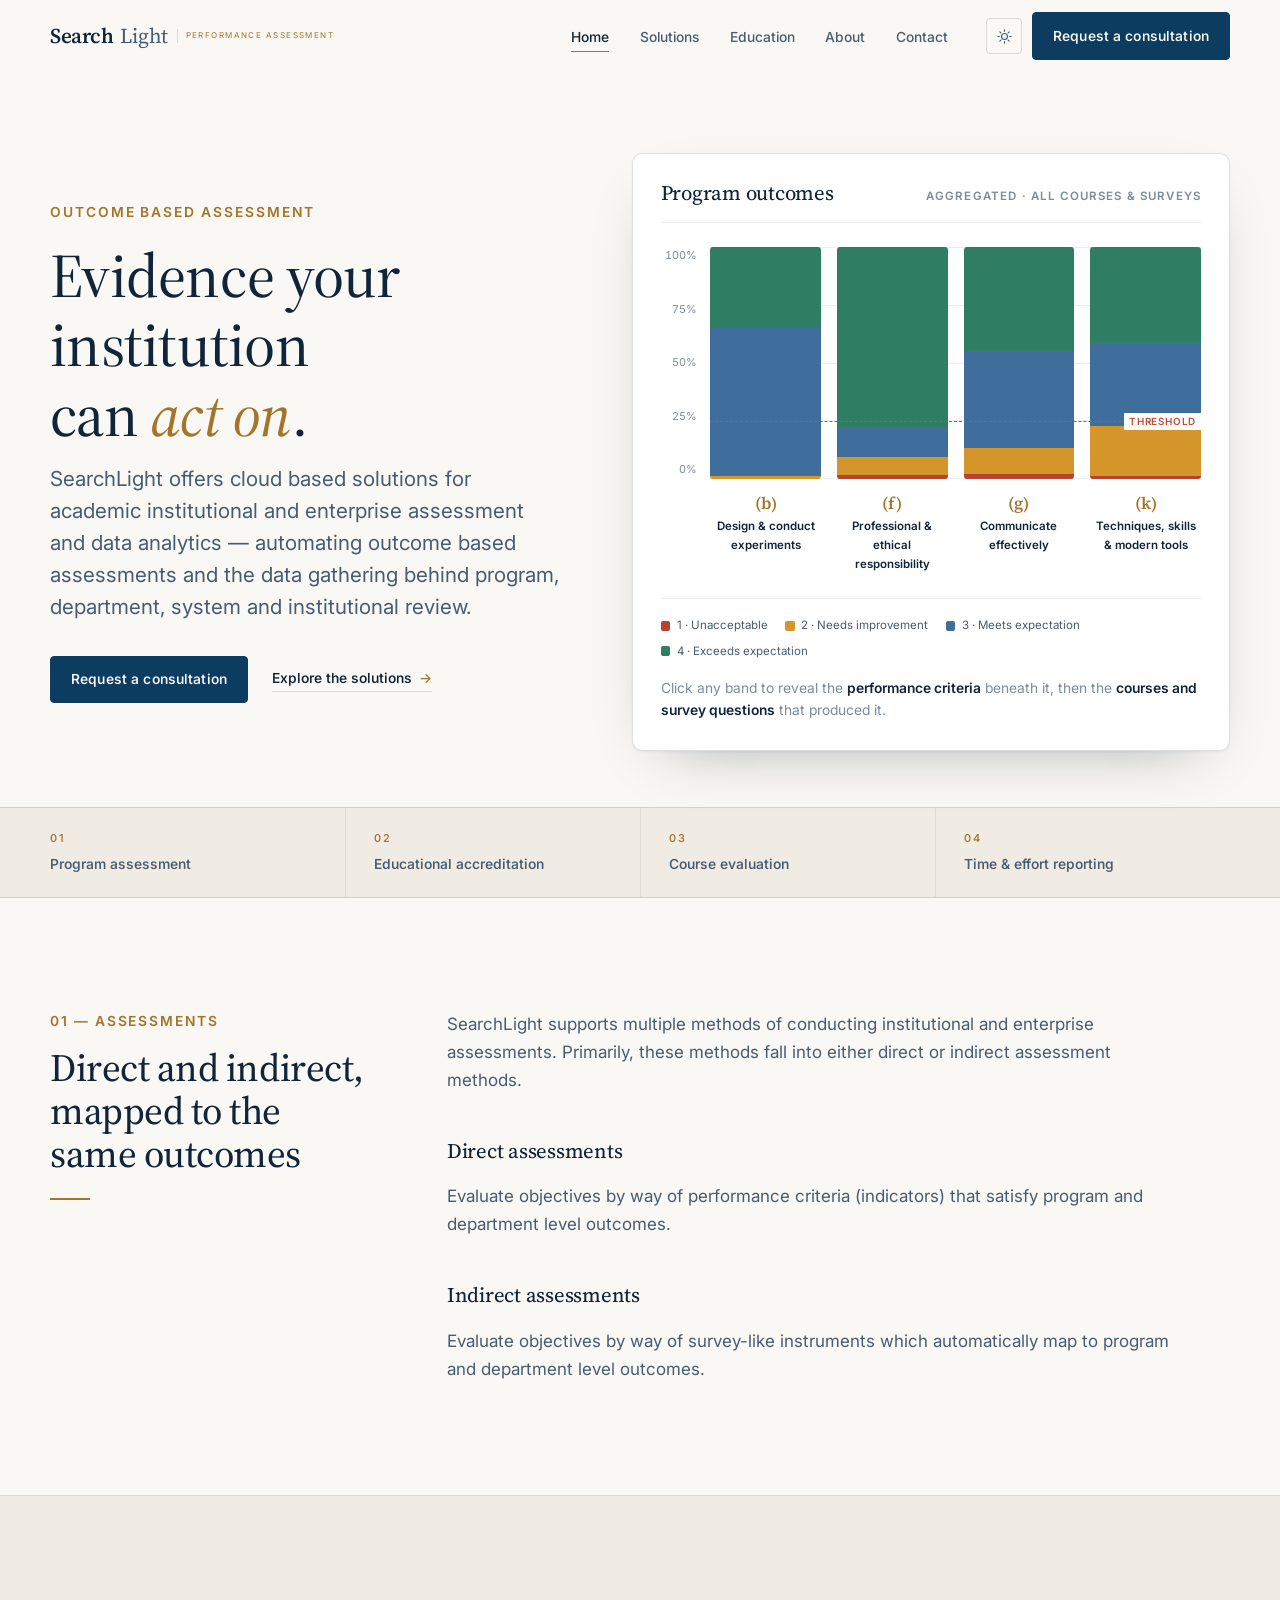
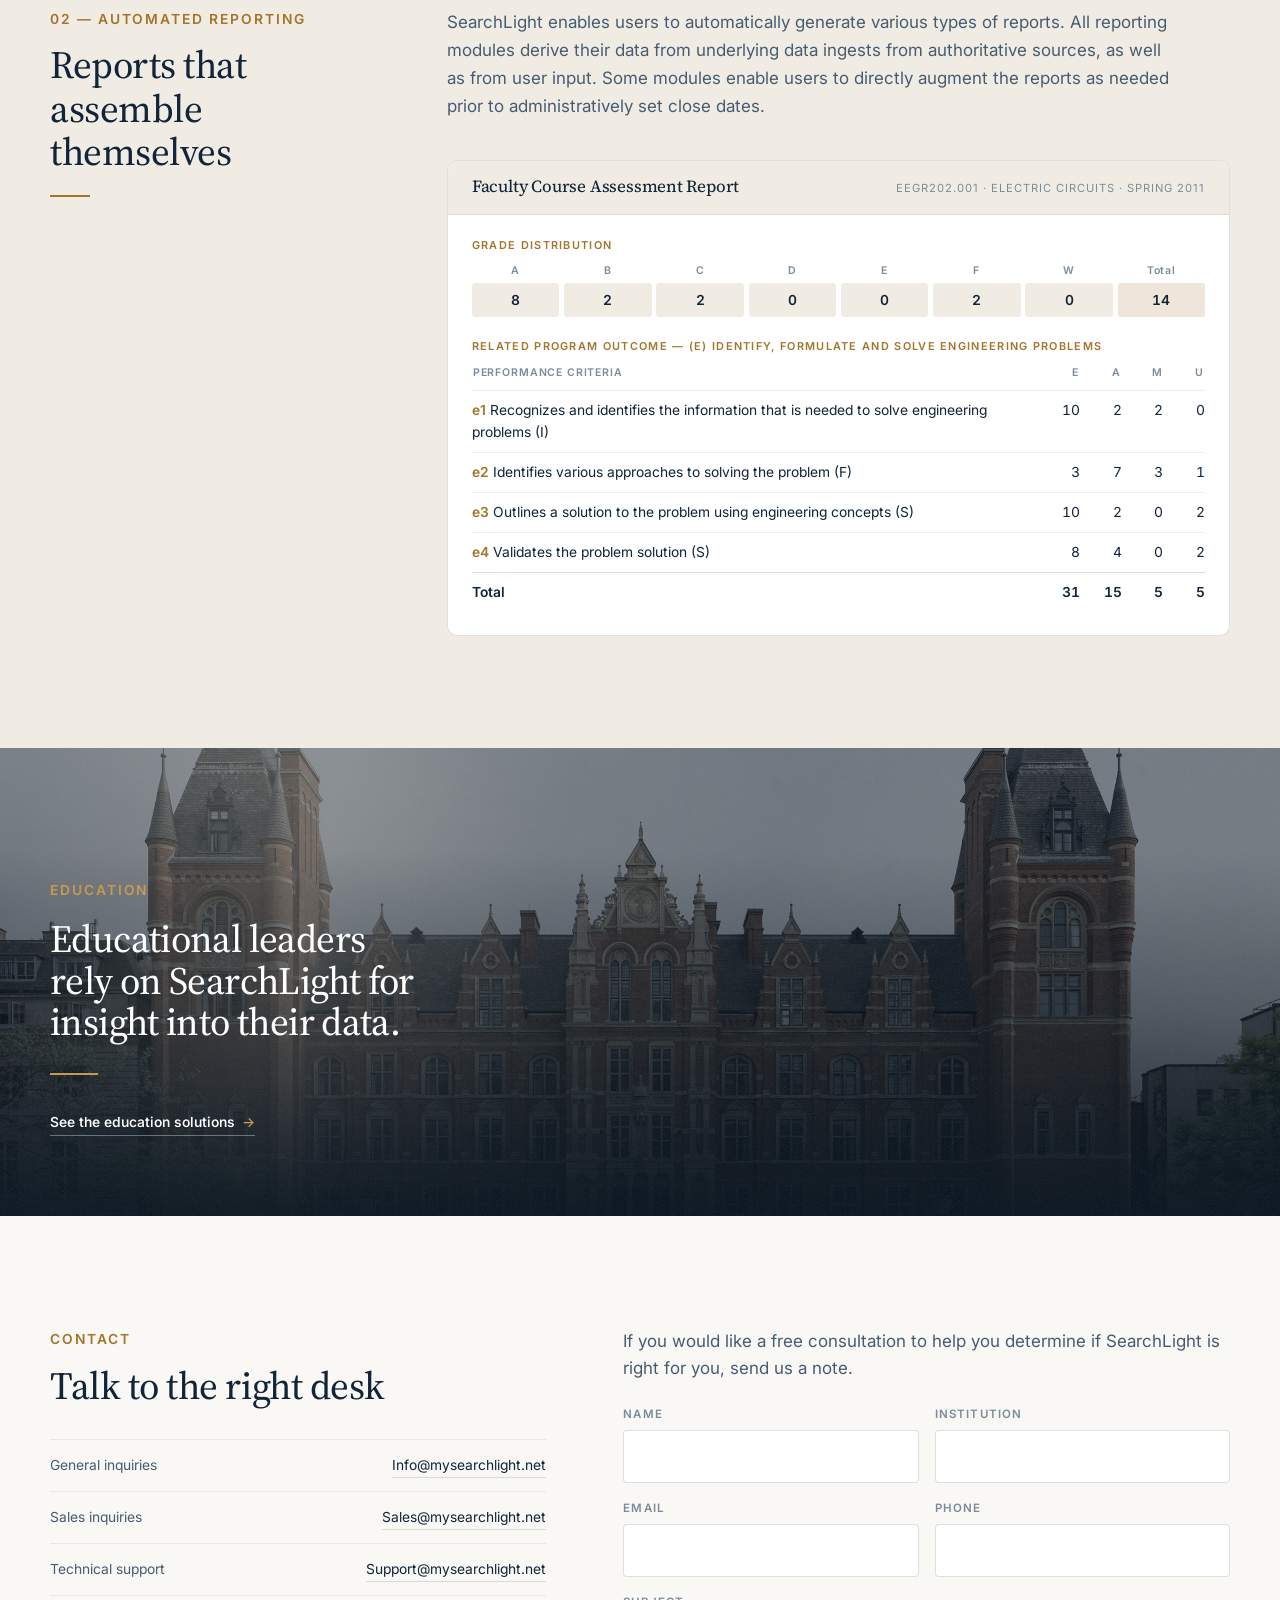
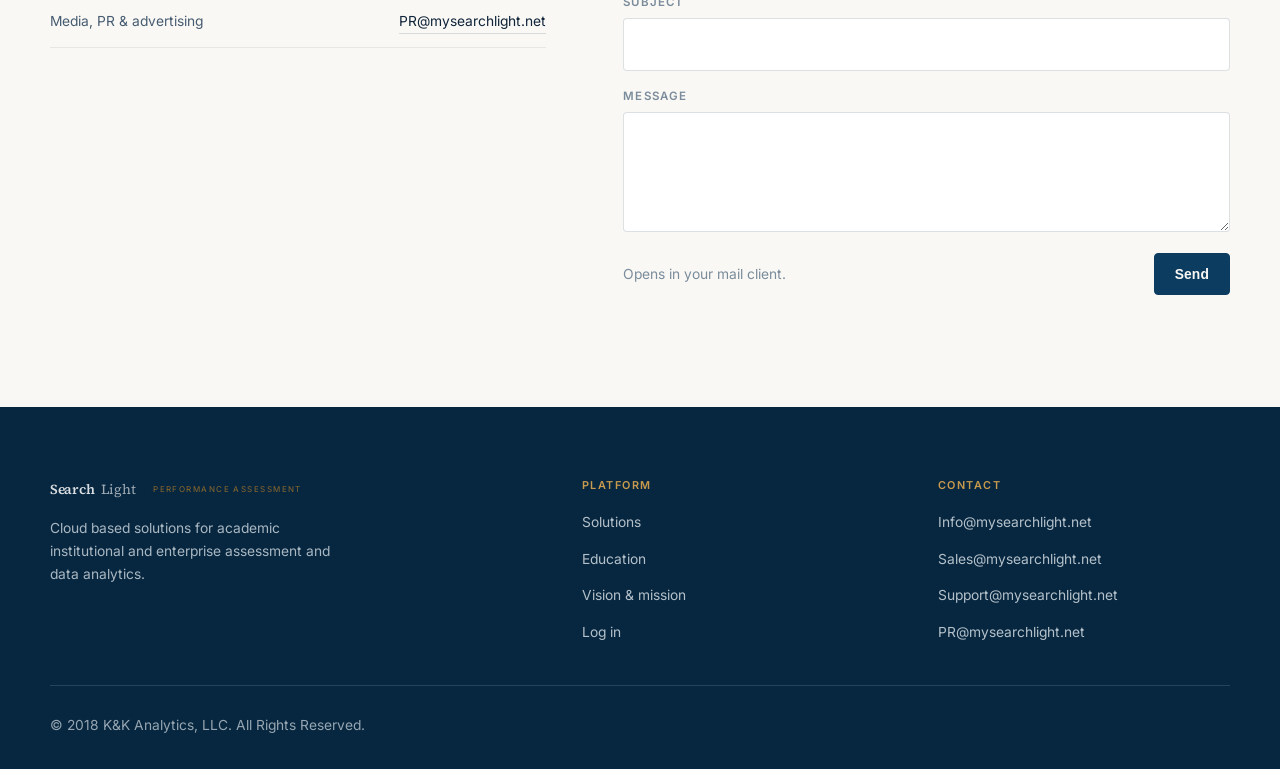
==== prototype/index.html @ c84ad628 "Add an evidence-first prototype home page A survey of the sector found that none of the comparable v" ====
<!doctype html>
<html lang="en">
<head>
<meta charset="utf-8">
<meta name="viewport" content="width=device-width, initial-scale=1">
<title>Evidence-first prototype — SearchLight</title>
<meta name="description" content="Prototype: the product's own performance review as the hero.">
<link rel="icon" href="../assets/img/logo.png">
<link rel="preconnect" href="https://fonts.googleapis.com">
<link rel="preconnect" href="https://fonts.gstatic.com" crossorigin>
<link rel="stylesheet" href="https://fonts.googleapis.com/css2?family=Inter:opsz,wght@14..32,400..700&family=Source+Serif+4:opsz,wght@8..60,400..600&display=swap">
<link rel="stylesheet" href="../redesign/assets/css/site.css">
<link rel="stylesheet" href="assets/css/prototype.css">
<script>
  try {
    var t = localStorage.getItem('sl-theme');
    if (t === 'light' || t === 'dark') document.documentElement.setAttribute('data-theme', t);
  } catch (e) {}
</script>
</head>
<body>
<a class="skip" href="#main">Skip to content</a>

<header class="site-head">
  <div class="shell site-head__bar">
    <a class="wordmark" href="index.html"><b>Search</b><span>Light</span><i>Performance Assessment</i></a>
    <nav class="nav" id="nav" aria-label="Primary">
      <ul>
        <li><a href="index.html" aria-current="page">Home</a></li>
        <li><a href="../redesign/solutions.html">Solutions</a></li>
        <li><a href="../redesign/education.html">Education</a></li>
        <li><a href="../redesign/about.html">About</a></li>
        <li><a href="#contact">Contact</a></li>
        <li class="nav__cta"><a href="#contact">Request a consultation</a></li>
      </ul>
    </nav>
    <div class="head-tools">
      <button class="theme-toggle" type="button" aria-label="Switch theme">
        <svg class="i-sun" viewBox="0 0 24 24" fill="none" stroke="currentColor" stroke-width="1.6" stroke-linecap="round" aria-hidden="true"><circle cx="12" cy="12" r="4.2"/><path d="M12 2.6v2.1M12 19.3v2.1M21.4 12h-2.1M4.7 12H2.6M18.6 5.4l-1.5 1.5M6.9 17.1l-1.5 1.5M18.6 18.6l-1.5-1.5M6.9 6.9 5.4 5.4"/></svg>
        <svg class="i-moon" viewBox="0 0 24 24" fill="none" stroke="currentColor" stroke-width="1.6" stroke-linecap="round" stroke-linejoin="round" aria-hidden="true"><path d="M20 14.2A8.2 8.2 0 0 1 9.8 4a8.2 8.2 0 1 0 10.2 10.2Z"/></svg>
      </button>
      <a class="btn btn--solid" href="#contact">Request a consultation</a>
      <button class="burger" type="button" aria-expanded="false" aria-controls="nav" aria-label="Menu">
        <svg viewBox="0 0 24 24" fill="none" stroke="currentColor" stroke-width="1.7" stroke-linecap="round" aria-hidden="true"><path d="M4 7h16M4 12h16M4 17h16"/></svg>
      </button>
    </div>
  </div>
</header>

<main id="main">

  <section class="evidence-hero">
    <div class="shell evidence-hero__grid">
      <div>
        <p class="eyebrow">Outcome based assessment</p>
        <h1>Evidence your institution can <em>act on</em>.</h1>
        <p class="lead">SearchLight offers cloud based solutions for academic institutional and enterprise
          assessment and data analytics — automating outcome based assessments and the data gathering behind
          program, department, system and institutional review.</p>
        <div class="evidence-hero__actions">
          <a class="btn btn--solid" href="#contact">Request a consultation</a>
          <a class="arrow-link" href="../redesign/solutions.html">Explore the solutions</a>
        </div>
      </div>
      <figure class="perf">
        <figcaption class="perf__head">
          <h2>Program outcomes</h2>
          <span class="perf__scope">Aggregated · all courses &amp; surveys</span>
        </figcaption>

        <div class="perf__plot">
          <div class="perf__scale" aria-hidden="true">
            <span>100%</span><span>75%</span><span>50%</span><span>25%</span><span>0%</span>
          </div>
          <div class="perf__area">
            <div class="perf__rules" aria-hidden="true">
              <span></span><span></span><span></span><span></span><span></span>
            </div>
            <div class="perf__cols">
          <div class="perf__col">
            <div class="perf__stack" title="(b) an ability to design and conduct experiments as well as analyze and interpret results">
              <span class="s4" style="--h:34.72"></span>
              <span class="s3" style="--h:63.89"></span>
              <span class="s2" style="--h:1.39"></span>
              <span class="s1" style="--h:0.0"></span>
            </div>
            <span class="perf__key"><b>(b)</b><i>Design &amp; conduct experiments</i></span>
          </div>
          <div class="perf__col">
            <div class="perf__stack" title="(f) an understanding of professional and ethical responsibility">
              <span class="s4" style="--h:77.6"></span>
              <span class="s3" style="--h:13.11"></span>
              <span class="s2" style="--h:7.65"></span>
              <span class="s1" style="--h:1.64"></span>
            </div>
            <span class="perf__key"><b>(f)</b><i>Professional &amp; ethical responsibility</i></span>
          </div>
          <div class="perf__col">
            <div class="perf__stack" title="(g) an ability to communicate effectively through oral and written communications">
              <span class="s4" style="--h:44.81"></span>
              <span class="s3" style="--h:41.72"></span>
              <span class="s2" style="--h:11.2"></span>
              <span class="s1" style="--h:2.27"></span>
            </div>
            <span class="perf__key"><b>(g)</b><i>Communicate effectively</i></span>
          </div>
          <div class="perf__col">
            <div class="perf__stack" title="(k) an ability to use the techniques, skills, and modern engineering tools necessary for engineering practice">
              <span class="s4" style="--h:41.24"></span>
              <span class="s3" style="--h:35.94"></span>
              <span class="s2" style="--h:21.35"></span>
              <span class="s1" style="--h:1.47"></span>
            </div>
            <span class="perf__key"><b>(k)</b><i>Techniques, skills &amp; modern tools</i></span>
          </div>
            </div>
            <div class="perf__threshold" aria-hidden="true"><span>Threshold</span></div>
          </div>
        </div>

        <ul class="perf__legend">
          <li><i class="l1"></i>1 · Unacceptable</li>
          <li><i class="l2"></i>2 · Needs improvement</li>
          <li><i class="l3"></i>3 · Meets expectation</li>
          <li><i class="l4"></i>4 · Exceeds expectation</li>
        </ul>

        <p class="perf__foot">Click any band to reveal the <b>performance criteria</b> beneath it, then the
          <b>courses and survey questions</b> that produced it.</p>

        <table class="visually-hidden">
          <caption>Program outcome assessment counts by level</caption>
          <thead><tr><th>Program outcome</th><th>Unacceptable</th><th>Needs improvement</th><th>Meets expectation</th><th>Exceeds expectation</th></tr></thead>
          <tbody>
                        <tr><th scope="row">(b) an ability to design and conduct experiments as well as analyze and interpret results</th><td>0</td><td>1</td><td>46</td><td>25</td></tr>
            <tr><th scope="row">(f) an understanding of professional and ethical responsibility</th><td>3</td><td>14</td><td>24</td><td>142</td></tr>
            <tr><th scope="row">(g) an ability to communicate effectively through oral and written communications</th><td>14</td><td>69</td><td>257</td><td>276</td></tr>
            <tr><th scope="row">(k) an ability to use the techniques, skills, and modern engineering tools necessary for engineering practice</th><td>10</td><td>145</td><td>244</td><td>280</td></tr>
          </tbody>
          <tfoot><tr><th>Grand total</th><td>27</td><td>229</td><td>571</td><td>723</td></tr></tfoot>
        </table>
      </figure>
    </div>
  </section>

  <div class="strip">
    <div class="shell">
      <ul>
        <li><span>01</span>Program assessment</li>
        <li><span>02</span>Educational accreditation</li>
        <li><span>03</span>Course evaluation</li>
        <li><span>04</span>Time &amp; effort reporting</li>
      </ul>
    </div>
  </div>

  <section class="section">
    <div class="shell section__grid">
      <div class="section__head">
        <p class="eyebrow">01 — Assessments</p>
        <h2>Direct and indirect, mapped to the same outcomes</h2>
        <div class="rule"></div>
      </div>
      <div class="prose">
        <p>SearchLight supports multiple methods of conducting institutional and enterprise assessments.
          Primarily, these methods fall into either direct or indirect assessment methods.</p>
        <h3>Direct assessments</h3>
        <p>Evaluate objectives by way of performance criteria (indicators) that satisfy program and
          department level outcomes.</p>
        <h3>Indirect assessments</h3>
        <p>Evaluate objectives by way of survey-like instruments which automatically map to program and
          department level outcomes.</p>
      </div>
    </div>
  </section>

  <section class="section section--sunk">
    <div class="shell section__grid">
      <div class="section__head">
        <p class="eyebrow">02 — Automated reporting</p>
        <h2>Reports that assemble themselves</h2>
        <div class="rule"></div>
      </div>
      <div class="section__body">
        <div class="prose">
          <p>SearchLight enables users to automatically generate various types of reports. All reporting
            modules derive their data from underlying data ingests from authoritative sources, as well as
            from user input. Some modules enable users to directly augment the reports as needed prior to
            administratively set close dates.</p>
        </div>
        <figure class="fcar">
          <div class="fcar__bar">
            <h3>Faculty Course Assessment Report</h3>
            <span>EEGR202.001 · Electric Circuits · Spring 2011</span>
          </div>
          <div class="fcar__body">
            <div class="fcar__block">
              <h4>Grade distribution</h4>
              <div class="grades">
            <div><b>A</b><span>8</span></div>
            <div><b>B</b><span>2</span></div>
            <div><b>C</b><span>2</span></div>
            <div><b>D</b><span>0</span></div>
            <div><b>E</b><span>0</span></div>
            <div><b>F</b><span>2</span></div>
            <div><b>W</b><span>0</span></div>
            <div><b>Total</b><span>14</span></div>
              </div>
            </div>
            <div class="fcar__block">
              <h4>Related program outcome — (e) identify, formulate and solve engineering problems</h4>
              <table class="criteria">
                <thead>
                  <tr><th>Performance criteria</th><th>E</th><th>A</th><th>M</th><th>U</th></tr>
                </thead>
                <tbody>
              <tr>
                <td><span class="code">e1</span> Recognizes and identifies the information that is needed to solve engineering problems (I)</td>
                <td>10</td><td>2</td><td>2</td><td>0</td>
              </tr>
              <tr>
                <td><span class="code">e2</span> Identifies various approaches to solving the problem (F)</td>
                <td>3</td><td>7</td><td>3</td><td>1</td>
              </tr>
              <tr>
                <td><span class="code">e3</span> Outlines a solution to the problem using engineering concepts (S)</td>
                <td>10</td><td>2</td><td>0</td><td>2</td>
              </tr>
              <tr>
                <td><span class="code">e4</span> Validates the problem solution (S)</td>
                <td>8</td><td>4</td><td>0</td><td>2</td>
              </tr>
                </tbody>
                <tfoot><tr><td>Total</td><td>31</td><td>15</td><td>5</td><td>5</td></tr></tfoot>
              </table>
            </div>
          </div>
        </figure>
      </div>
    </div>
  </section>

  <section class="banner">
    <div class="banner__media">
      <img src="../assets/img/hero-education.jpg" alt="" width="2400" height="1200" loading="lazy">
    </div>
    <div class="shell banner__inner">
      <div class="banner__text">
        <p class="eyebrow">Education</p>
        <p class="banner__title">Educational leaders rely on SearchLight for insight into their data.</p>
        <div class="banner__rule"></div>
        <div class="banner__actions">
          <a class="arrow-link" href="../redesign/education.html">See the education solutions</a>
        </div>
      </div>
    </div>
  </section>

  <section class="section" id="contact">
    <div class="shell contact__grid">
      <div>
        <p class="eyebrow">Contact</p>
        <h2 style="font-size:var(--step-3);margin-top:.8rem">Talk to the right desk</h2>
        <ul class="desks">
          <li><span class="desk__name">General inquiries</span><a href="mailto:Info@mysearchlight.net">Info@mysearchlight.net</a></li>
          <li><span class="desk__name">Sales inquiries</span><a href="mailto:Sales@mysearchlight.net">Sales@mysearchlight.net</a></li>
          <li><span class="desk__name">Technical support</span><a href="mailto:Support@mysearchlight.net">Support@mysearchlight.net</a></li>
          <li><span class="desk__name">Media, PR &amp; advertising</span><a href="mailto:PR@mysearchlight.net">PR@mysearchlight.net</a></li>
        </ul>
      </div>

      <form class="form" id="consult" data-recipient="Info@mysearchlight.net">
        <p class="lead" style="font-size:var(--step-0);margin-bottom:.5rem">If you would like a free
          consultation to help you determine if SearchLight is right for you, send us a note.</p>
        <div class="form__row">
          <div class="field"><label for="f-name">Name</label><input id="f-name" name="name" type="text" required></div>
          <div class="field"><label for="f-inst">Institution</label><input id="f-inst" name="institution" type="text"></div>
        </div>
        <div class="form__row">
          <div class="field"><label for="f-email">Email</label><input id="f-email" name="email" type="email" required></div>
          <div class="field"><label for="f-phone">Phone</label><input id="f-phone" name="phone" type="tel"></div>
        </div>
        <div class="field"><label for="f-subject">Subject</label><input id="f-subject" name="subject" type="text"></div>
        <div class="field"><label for="f-message">Message</label><textarea id="f-message" name="message"></textarea></div>
        <div class="form__foot">
          <p class="form__note">Opens in your mail client.</p>
          <button class="btn btn--solid" type="submit">Send</button>
        </div>
      </form>
    </div>
  </section>

</main>

<footer class="site-foot">
  <div class="shell">
    <div class="site-foot__grid">
      <div>
        <a class="wordmark" href="index.html"><b>Search</b><span>Light</span><i>Performance Assessment</i></a>
        <p>Cloud based solutions for academic institutional and enterprise assessment and data analytics.</p>
      </div>
      <div>
        <h4>Platform</h4>
        <ul>
          <li><a href="../redesign/solutions.html">Solutions</a></li>
          <li><a href="../redesign/education.html">Education</a></li>
          <li><a href="../redesign/about.html">Vision &amp; mission</a></li>
          <li><a href="https://searchlightpa.com/SearchLight/index.asp?page=Home">Log in</a></li>
        </ul>
      </div>
      <div>
        <h4>Contact</h4>
        <ul>
          <li><a href="mailto:Info@mysearchlight.net">Info@mysearchlight.net</a></li>
          <li><a href="mailto:Sales@mysearchlight.net">Sales@mysearchlight.net</a></li>
          <li><a href="mailto:Support@mysearchlight.net">Support@mysearchlight.net</a></li>
          <li><a href="mailto:PR@mysearchlight.net">PR@mysearchlight.net</a></li>
        </ul>
      </div>
    </div>
    <div class="site-foot__base">
      <span>© 2018 K&amp;K Analytics, LLC. All Rights Reserved.</span>
    </div>
  </div>
</footer>

<script src="../redesign/assets/js/site.js"></script>
</body>
</html>
---- redesign/assets/css/site.css ----
/* SearchLight — editorial redesign
   Type: Source Serif 4 (display) + Inter (text)
   Colour: deep navy ink on warm paper, brass accent, full dark mode */

/* ---------------------------------------------------------- tokens */

:root {
  color-scheme: light;

  --paper:      #faf8f4;
  --paper-sunk: #f1ece3;
  --surface:    #ffffff;

  --ink:        #10243a;
  --ink-soft:   #465c72;
  --ink-faint:  #7a8c9c;

  --navy:       #0c3c60;
  --navy-deep:  #072740;

  --accent:     #a4742a;
  --accent-lit: #c89a4d;
  --accent-wash:#efe3cd;

  --line:       color-mix(in srgb, var(--ink) 14%, transparent);
  --line-soft:  color-mix(in srgb, var(--ink) 8%, transparent);

  --head-h: 72px;

  --sans: Inter, ui-sans-serif, system-ui, -apple-system, "Segoe UI", sans-serif;
  --serif: "Source Serif 4", ui-serif, Georgia, "Times New Roman", serif;

  --step--1: clamp(.82rem, .80rem + .08vw, .875rem);
  --step-0:  clamp(1rem, .97rem + .14vw, 1.0625rem);
  --step-1:  clamp(1.13rem, 1.07rem + .28vw, 1.3rem);
  --step-2:  clamp(1.38rem, 1.25rem + .62vw, 1.8rem);
  --step-3:  clamp(1.7rem, 1.45rem + 1.2vw, 2.6rem);
  --step-4:  clamp(2.25rem, 1.7rem + 2.7vw, 4.1rem);

  --gutter: clamp(1.25rem, 4vw, 3rem);
  --shell: 1180px;
  --measure: 66ch;

  --radius: 4px;
  --ease: cubic-bezier(.22, .61, .36, 1);
}

:root[data-theme="dark"] {
  color-scheme: dark;

  --paper:      #0a151f;
  --paper-sunk: #0f1f2c;
  --surface:    #12222f;

  --ink:        #e7eef5;
  --ink-soft:   #a3b6c6;
  --ink-faint:  #71869a;

  --navy:       #9ec7e8;
  --navy-deep:  #cfe2f2;

  --accent:     #d6a860;
  --accent-lit: #e8c67f;
  --accent-wash:#2a2318;

  --line:       color-mix(in srgb, var(--ink) 18%, transparent);
  --line-soft:  color-mix(in srgb, var(--ink) 10%, transparent);
}

@media (prefers-color-scheme: dark) {
  :root:not([data-theme="light"]) {
    color-scheme: dark;

    --paper:      #0a151f;
    --paper-sunk: #0f1f2c;
    --surface:    #12222f;

    --ink:        #e7eef5;
    --ink-soft:   #a3b6c6;
    --ink-faint:  #71869a;

    --navy:       #9ec7e8;
    --navy-deep:  #cfe2f2;

    --accent:     #d6a860;
    --accent-lit: #e8c67f;
    --accent-wash:#2a2318;

    --line:       color-mix(in srgb, var(--ink) 18%, transparent);
    --line-soft:  color-mix(in srgb, var(--ink) 10%, transparent);
  }
}

/* ---------------------------------------------------------- base */

*, *::before, *::after { box-sizing: border-box; }

html {
  scroll-behavior: smooth;
  scroll-padding-top: calc(var(--head-h) + 1rem);
  -webkit-text-size-adjust: 100%;
}

body {
  margin: 0;
  background: var(--paper);
  color: var(--ink);
  font-family: var(--sans);
  font-size: var(--step-0);
  line-height: 1.65;
  font-synthesis-weight: none;
  -webkit-font-smoothing: antialiased;
  text-rendering: optimizeLegibility;
}

img, svg { display: block; max-width: 100%; }

h1, h2, h3, h4 {
  font-family: var(--serif);
  font-weight: 450;
  line-height: 1.12;
  letter-spacing: -.012em;
  text-wrap: balance;
  margin: 0;
}

p { margin: 0; }
p + p { margin-top: 1em; }

a { color: inherit; }

:focus-visible {
  outline: 2px solid var(--accent);
  outline-offset: 3px;
  border-radius: 2px;
}

::selection { background: var(--accent-wash); color: var(--ink); }

@media (prefers-reduced-motion: reduce) {
  html { scroll-behavior: auto; }
  *, *::before, *::after {
    animation-duration: .01ms !important;
    transition-duration: .01ms !important;
  }
}

/* ---------------------------------------------------------- helpers */

.shell {
  width: min(var(--shell), 100% - var(--gutter) * 2);
  margin-inline: auto;
}

.measure { max-width: var(--measure); }

.eyebrow {
  font-size: var(--step--1);
  font-weight: 600;
  letter-spacing: .14em;
  text-transform: uppercase;
  color: var(--accent);
  margin: 0;
}

.lead {
  font-size: var(--step-1);
  line-height: 1.55;
  color: var(--ink-soft);
}

.skip {
  position: absolute;
  left: -9999px;
  top: 0;
  background: var(--surface);
  color: var(--ink);
  padding: .75rem 1rem;
  z-index: 200;
}
.skip:focus { left: 1rem; top: 1rem; }

/* ---------------------------------------------------------- buttons */

.btn {
  display: inline-flex;
  align-items: center;
  gap: .5rem;
  font-size: var(--step--1);
  font-weight: 550;
  letter-spacing: .01em;
  padding: .72rem 1.25rem;
  border-radius: var(--radius);
  border: 1px solid transparent;
  text-decoration: none;
  cursor: pointer;
  transition: background .18s var(--ease), border-color .18s var(--ease), color .18s var(--ease);
}

.btn--solid {
  background: var(--navy);
  color: var(--paper);
  border-color: var(--navy);
}
.btn--solid:hover { background: var(--navy-deep); border-color: var(--navy-deep); }

.btn--quiet {
  background: transparent;
  color: var(--ink);
  border-color: var(--line);
}
.btn--quiet:hover { border-color: var(--ink-faint); background: var(--surface); }

.arrow-link {
  display: inline-flex;
  align-items: center;
  gap: .45rem;
  font-size: var(--step--1);
  font-weight: 550;
  text-decoration: none;
  color: var(--ink);
  border-bottom: 1px solid var(--line);
  padding-bottom: 2px;
  transition: border-color .18s var(--ease), gap .18s var(--ease);
}
.arrow-link::after { content: "\2192"; color: var(--accent); }
.arrow-link:hover { border-color: var(--accent); gap: .7rem; }

/* ---------------------------------------------------------- header */

.site-head {
  position: sticky;
  top: 0;
  z-index: 100;
  background: color-mix(in srgb, var(--paper) 86%, transparent);
  backdrop-filter: blur(10px);
  border-bottom: 1px solid transparent;
  transition: border-color .2s var(--ease), background .2s var(--ease);
}
.site-head[data-stuck="true"] { border-bottom-color: var(--line); }

.site-head__bar {
  display: flex;
  align-items: center;
  gap: clamp(1rem, 3vw, 2.5rem);
  min-height: var(--head-h);
}

.wordmark {
  display: flex;
  align-items: baseline;
  gap: .4rem;
  text-decoration: none;
  font-family: var(--serif);
  font-size: 1.32rem;
  letter-spacing: -.02em;
  white-space: nowrap;
}
.wordmark b { font-weight: 600; }
.wordmark span { font-weight: 400; color: var(--ink-soft); }
.wordmark i {
  font-style: normal;
  font-family: var(--sans);
  font-size: .5rem;
  letter-spacing: .18em;
  text-transform: uppercase;
  color: var(--accent);
  align-self: center;
  border-left: 1px solid var(--line);
  padding-left: .5rem;
  margin-left: .15rem;
}

.nav { margin-inline-start: auto; }
.nav ul {
  display: flex;
  align-items: center;
  gap: clamp(1rem, 2.4vw, 2rem);
  list-style: none;
  margin: 0;
  padding: 0;
}
.nav a {
  font-size: var(--step--1);
  font-weight: 500;
  text-decoration: none;
  color: var(--ink-soft);
  padding-block: .35rem;
  border-bottom: 1px solid transparent;
  transition: color .18s var(--ease), border-color .18s var(--ease);
}
.nav a:hover { color: var(--ink); }
.nav a[aria-current="page"] { color: var(--ink); border-bottom-color: var(--accent); }

.head-tools { display: flex; align-items: center; gap: .6rem; }

.theme-toggle {
  display: grid;
  place-items: center;
  width: 36px;
  height: 36px;
  padding: 0;
  border-radius: var(--radius);
  border: 1px solid var(--line);
  background: transparent;
  color: var(--ink-soft);
  cursor: pointer;
  transition: color .18s var(--ease), border-color .18s var(--ease);
}
.theme-toggle:hover { color: var(--ink); border-color: var(--ink-faint); }
.theme-toggle svg { width: 17px; height: 17px; }
.theme-toggle .i-moon { display: none; }
:root[data-theme="dark"] .theme-toggle .i-moon { display: block; }
:root[data-theme="dark"] .theme-toggle .i-sun { display: none; }
@media (prefers-color-scheme: dark) {
  :root:not([data-theme="light"]) .theme-toggle .i-moon { display: block; }
  :root:not([data-theme="light"]) .theme-toggle .i-sun { display: none; }
}

.burger {
  display: none;
  width: 36px;
  height: 36px;
  padding: 0;
  border-radius: var(--radius);
  border: 1px solid var(--line);
  background: transparent;
  color: var(--ink);
  cursor: pointer;
}
.burger svg { width: 18px; height: 18px; margin-inline: auto; }

/* ---------------------------------------------------------- scorecard figure */

.scorecard {
  margin: 0;
  background: var(--surface);
  border: 1px solid var(--line);
  border-radius: 8px;
  padding: clamp(1.25rem, 3vw, 1.9rem);
  box-shadow: 0 1px 2px color-mix(in srgb, var(--ink) 5%, transparent),
              0 18px 48px -28px color-mix(in srgb, var(--ink) 40%, transparent);
}

.scorecard__tag {
  display: inline-block;
  font-size: .68rem;
  font-weight: 600;
  letter-spacing: .13em;
  text-transform: uppercase;
  color: var(--ink-faint);
  border: 1px solid var(--line);
  border-radius: 999px;
  padding: .18rem .6rem;
  margin-bottom: 1.1rem;
}

.scorecard__title {
  font-family: var(--serif);
  font-size: var(--step-1);
  line-height: 1.3;
  margin: .35rem 0 1.4rem;
}

.scorecard__rows { list-style: none; margin: 0; padding: 0; display: grid; gap: 1.05rem; }

.scorecard__row {
  display: grid;
  grid-template-columns: 2.4rem minmax(0, 1fr) 2.6rem;
  align-items: baseline;
  gap: .3rem .7rem;
  font-size: var(--step--1);
}
.scorecard__code { color: var(--accent); font-weight: 600; font-variant-numeric: tabular-nums; }
.scorecard__name { color: var(--ink-soft); }
.scorecard__val { text-align: right; font-weight: 600; font-variant-numeric: tabular-nums; }

.meter {
  grid-column: 2 / -1;
  height: 6px;
  border-radius: 999px;
  background: var(--paper-sunk);
  overflow: hidden;
}
.meter::after {
  content: "";
  display: block;
  height: 100%;
  width: var(--v, 50%);
  border-radius: inherit;
  background: linear-gradient(90deg, var(--navy), color-mix(in srgb, var(--navy) 55%, var(--accent)));
}

.scorecard__foot {
  margin-top: 1.5rem;
  padding-top: 1.1rem;
  border-top: 1px solid var(--line-soft);
  font-size: var(--step--1);
  color: var(--ink-soft);
}
.scorecard__foot strong { color: var(--ink); font-weight: 600; }

/* ---------------------------------------------------------- capability strip */

.strip {
  border-block: 1px solid var(--line);
  background: var(--paper-sunk);
}
.strip ul {
  display: flex;
  flex-wrap: wrap;
  list-style: none;
  margin: 0;
  padding: 0;
}
.strip li {
  flex: 1 1 14rem;
  padding: 1.35rem 0 1.35rem clamp(1rem, 2.5vw, 1.75rem);
  border-left: 1px solid var(--line-soft);
  font-size: var(--step--1);
  font-weight: 550;
  color: var(--ink-soft);
}
.strip li:first-child { border-left: 0; padding-left: 0; }
.strip li span { display: block; color: var(--accent); font-size: .68rem; letter-spacing: .14em; text-transform: uppercase; margin-bottom: .3rem; }

/* ---------------------------------------------------------- sections */

.section { padding-block: clamp(3.5rem, 9vw, 7rem); }
.section + .section { border-top: 1px solid var(--line-soft); }
.section--sunk { background: var(--paper-sunk); border-top: 1px solid var(--line); }

.section__grid {
  display: grid;
  grid-template-columns: minmax(0, 20rem) minmax(0, 1fr);
  gap: clamp(2rem, 6vw, 5rem);
  align-items: start;
}

.section__head { position: sticky; top: calc(var(--head-h) + 2.5rem); }
.section__head h2 { font-size: var(--step-3); margin-top: .8rem; }
.section__head .rule {
  width: 2.5rem;
  height: 2px;
  background: var(--accent);
  margin-top: 1.4rem;
}

.prose { max-width: var(--measure); }
.prose > * + * { margin-top: 1.15em; }
.prose p { color: var(--ink-soft); }
.prose h3 {
  font-size: var(--step-1);
  color: var(--ink);
  margin-top: 2.2em;
}
.prose ul { margin: 0; padding-left: 1.1rem; color: var(--ink-soft); }
.prose li + li { margin-top: .45em; }
.prose li::marker { color: var(--accent); }

/* ---------------------------------------------------------- pillars */

.pillars {
  display: grid;
  grid-template-columns: repeat(3, minmax(0, 1fr));
  gap: clamp(1.75rem, 4vw, 3.5rem);
}

.pillar { display: flex; flex-direction: column; border-top: 2px solid var(--ink); padding-top: 1.4rem; }
.pillar__num {
  font-family: var(--serif);
  font-size: var(--step--1);
  font-weight: 600;
  color: var(--accent);
  letter-spacing: .06em;
}
.pillar h3 { font-size: var(--step-2); margin: .5rem 0 .9rem; }
.pillar p, .pillar li { color: var(--ink-soft); font-size: var(--step-0); }
.pillar ul { margin: 0; padding-left: 1.05rem; }
.pillar li + li { margin-top: .5em; }
.pillar li::marker { color: var(--accent); }
.pillar .arrow-link { margin-top: auto; padding-top: 1.75rem; align-self: flex-start; }

/* ---------------------------------------------------------- split rows */

.split {
  display: grid;
  grid-template-columns: minmax(0, 1fr) minmax(0, 1fr);
  gap: clamp(2rem, 5vw, 4.5rem);
  align-items: center;
}
.split + .split { margin-top: clamp(3rem, 7vw, 5.5rem); padding-top: clamp(3rem, 7vw, 5.5rem); border-top: 1px solid var(--line-soft); }
.split--flip .split__media { order: 2; }

.split h2 { font-size: var(--step-2); margin-bottom: 1rem; }
.split__index {
  font-family: var(--serif);
  font-size: var(--step--1);
  font-weight: 600;
  color: var(--accent);
  display: block;
  margin-bottom: .8rem;
  letter-spacing: .06em;
}

/* duotone photography — stops stock reading as stock */
.duo {
  position: relative;
  overflow: hidden;
  border-radius: 6px;
  isolation: isolate;
  background: var(--navy);
}
.duo img {
  width: 100%;
  height: 100%;
  object-fit: cover;
  filter: grayscale(1) contrast(1.06);
  mix-blend-mode: luminosity;
  opacity: .92;
}
.duo::after {
  content: "";
  position: absolute;
  inset: 0;
  background: var(--accent);
  mix-blend-mode: overlay;
  opacity: .2;
  pointer-events: none;
}
:root[data-theme="dark"] .duo img { opacity: .72; }
@media (prefers-color-scheme: dark) {
  :root:not([data-theme="light"]) .duo img { opacity: .72; }
}

/* ---------------------------------------------------------- drill-down diagram */

.drill {
  display: grid;
  grid-template-columns: minmax(0, 1fr) auto minmax(0, 1fr) auto minmax(0, 1fr);
  align-items: stretch;
  gap: .75rem;
  margin: 0;
}

.drill__stage {
  background: var(--surface);
  border: 1px solid var(--line);
  border-radius: 6px;
  padding: 1.1rem 1.15rem 1.25rem;
}
.drill__stage h4 {
  font-family: var(--sans);
  font-size: .68rem;
  font-weight: 600;
  letter-spacing: .14em;
  text-transform: uppercase;
  color: var(--accent);
  margin-bottom: .85rem;
}
.drill__stage ul { list-style: none; margin: 0; padding: 0; display: grid; gap: .5rem; }
.drill__stage li {
  font-size: var(--step--1);
  color: var(--ink-soft);
  padding: .4rem .6rem;
  border-radius: 3px;
  background: var(--paper-sunk);
}
.drill__stage li b { color: var(--ink); font-weight: 600; }

.drill__join {
  align-self: center;
  color: var(--ink-faint);
  font-size: 1.1rem;
  line-height: 1;
}

.drill__caption {
  margin-top: 1.1rem;
  font-size: var(--step--1);
  color: var(--ink-faint);
}

/* ---------------------------------------------------------- feature list */

.features { display: grid; gap: 0; }
.feature {
  display: grid;
  grid-template-columns: minmax(0, 20rem) minmax(0, 1fr);
  gap: clamp(1.5rem, 5vw, 4rem);
  padding-block: clamp(2.25rem, 5vw, 3.5rem);
  border-top: 1px solid var(--line-soft);
}
.feature:first-child { border-top: 0; padding-top: 0; }
.feature h3 { font-size: var(--step-2); }
.feature__num {
  font-family: var(--serif);
  font-size: var(--step--1);
  font-weight: 600;
  color: var(--accent);
  letter-spacing: .06em;
  display: block;
  margin-bottom: .55rem;
}
.feature__keys {
  list-style: none;
  margin: 0 0 1.4rem;
  padding: 0;
  display: grid;
  gap: .45rem;
}
.feature__keys li {
  position: relative;
  padding-left: 1.3rem;
  font-size: var(--step--1);
  font-weight: 550;
}
.feature__keys li::before {
  content: "";
  position: absolute;
  left: 0;
  top: .58em;
  width: .45rem;
  height: .45rem;
  border: 1.5px solid var(--accent);
  border-radius: 1px;
  rotate: 45deg;
}

/* ---------------------------------------------------------- statement */

.statement { padding-block: clamp(4rem, 11vw, 9rem); }
.statement blockquote {
  margin: 0;
  font-family: var(--serif);
  font-size: var(--step-3);
  line-height: 1.26;
  letter-spacing: -.012em;
  max-width: 22ch;
  text-wrap: balance;
}
.statement blockquote em { font-style: italic; color: var(--accent); }

/* ---------------------------------------------------------- contact */

.contact__grid {
  display: grid;
  grid-template-columns: minmax(0, .9fr) minmax(0, 1.1fr);
  gap: clamp(2.5rem, 6vw, 5rem);
  align-items: start;
}

.desks { list-style: none; margin: 2rem 0 0; padding: 0; }
.desks li {
  display: flex;
  flex-wrap: wrap;
  justify-content: space-between;
  gap: .3rem 1rem;
  padding: .85rem 0;
  border-top: 1px solid var(--line-soft);
  font-size: var(--step--1);
}
.desks li:last-child { border-bottom: 1px solid var(--line-soft); }
.desks dt, .desks .desk__name { color: var(--ink-soft); }
.desks a { color: var(--ink); text-decoration: none; border-bottom: 1px solid var(--line); }
.desks a:hover { border-color: var(--accent); }

.form { display: grid; gap: 1rem; }
.field { display: grid; gap: .4rem; }
.field label {
  font-size: .72rem;
  font-weight: 600;
  letter-spacing: .1em;
  text-transform: uppercase;
  color: var(--ink-faint);
}
.field input, .field textarea {
  width: 100%;
  font: inherit;
  font-size: var(--step-0);
  color: var(--ink);
  background: var(--surface);
  border: 1px solid var(--line);
  border-radius: var(--radius);
  padding: .7rem .85rem;
  transition: border-color .18s var(--ease);
}
.field textarea { min-height: 7.5rem; resize: vertical; }
.field input:hover, .field textarea:hover { border-color: var(--ink-faint); }
.field input:focus, .field textarea:focus { outline: none; border-color: var(--accent); box-shadow: 0 0 0 3px var(--accent-wash); }
.form__row { display: grid; grid-template-columns: 1fr 1fr; gap: 1rem; }
.form__foot { display: flex; align-items: center; justify-content: space-between; gap: 1rem; flex-wrap: wrap; margin-top: .35rem; }
.form__note { font-size: var(--step--1); color: var(--ink-faint); margin: 0; }

/* ---------------------------------------------------------- footer */

.site-foot {
  background: var(--navy-deep);
  color: color-mix(in srgb, white 82%, var(--navy));
  padding-block: clamp(3rem, 7vw, 4.5rem) 2rem;
}
:root[data-theme="dark"] .site-foot { background: #061320; color: var(--ink-soft); }
@media (prefers-color-scheme: dark) {
  :root:not([data-theme="light"]) .site-foot { background: #061320; color: var(--ink-soft); }
}

.site-foot__grid {
  display: grid;
  grid-template-columns: minmax(0, 1.6fr) repeat(2, minmax(0, 1fr));
  gap: clamp(2rem, 5vw, 4rem);
  padding-bottom: 2.5rem;
  border-bottom: 1px solid rgba(255, 255, 255, .13);
}
.site-foot .wordmark { color: #fff; }
.site-foot .wordmark span { color: rgba(255, 255, 255, .72); }
.site-foot p { font-size: var(--step--1); margin-top: 1rem; max-width: 34ch; opacity: .8; }
.site-foot h4 {
  font-family: var(--sans);
  font-size: .68rem;
  font-weight: 600;
  letter-spacing: .14em;
  text-transform: uppercase;
  color: var(--accent-lit);
  margin-bottom: 1rem;
}
.site-foot ul { list-style: none; margin: 0; padding: 0; display: grid; gap: .55rem; }
.site-foot a { font-size: var(--step--1); text-decoration: none; opacity: .85; }
.site-foot a:hover { opacity: 1; text-decoration: underline; text-underline-offset: 3px; }
.site-foot__base {
  display: flex;
  flex-wrap: wrap;
  justify-content: space-between;
  gap: .5rem 1.5rem;
  padding-top: 1.75rem;
  font-size: var(--step--1);
  opacity: .7;
}

/* ---------------------------------------------------------- responsive */

@media (max-width: 1000px) {
  .section__grid { grid-template-columns: 1fr; }
  .section__head { position: static; }
  .pillars { grid-template-columns: 1fr; }
  .pillar { border-top-width: 1px; }
  .feature { grid-template-columns: 1fr; gap: 1rem; }
  .contact__grid { grid-template-columns: 1fr; }
  .site-foot__grid { grid-template-columns: 1fr 1fr; }
  .drill {
    grid-template-columns: 1fr;
    gap: .5rem;
  }
  .drill__join { justify-self: center; rotate: 90deg; }
}

@media (max-width: 760px) {
  :root { --head-h: 62px; }
  .burger { display: grid; place-items: center; }
  .nav {
    position: fixed;
    inset: var(--head-h) 0 auto;
    background: var(--paper);
    border-bottom: 1px solid var(--line);
    padding: 1rem var(--gutter) 1.75rem;
    display: none;
  }
  .nav[data-open="true"] { display: block; }
  .nav ul { flex-direction: column; align-items: stretch; gap: 0; }
  .nav li + li { border-top: 1px solid var(--line-soft); }
  .nav a { display: block; padding-block: .85rem; font-size: var(--step-0); }
  .head-tools { margin-inline-start: auto; }
  .split, .split--flip .split__media { grid-template-columns: 1fr; order: 0; }
  .split { grid-template-columns: 1fr; }
  .form__row { grid-template-columns: 1fr; }
  .site-foot__grid { grid-template-columns: 1fr; }
  .statement blockquote { max-width: none; }
}

/* ---------------------------------------------------------- additions */

.drill-figure { margin: clamp(1.75rem, 4vw, 2.5rem) 0 0; }

/* the diagram is wider than the reading measure it follows */
.section__body { display: grid; }
.section__body .prose { max-width: var(--measure); }

.drill__stage li i {
  display: block;
  font-style: normal;
  margin-top: .25rem;
  font-size: .66rem;
  letter-spacing: .1em;
  text-transform: uppercase;
  color: var(--ink-faint);
  padding-top: .22em;
}


.cta {
  display: flex;
  flex-wrap: wrap;
  align-items: center;
  justify-content: space-between;
  gap: 1.5rem 2.5rem;
  padding: clamp(1.75rem, 4vw, 2.75rem);
  background: var(--surface);
  border: 1px solid var(--line);
  border-radius: 8px;
}
.cta h2 { font-size: var(--step-2); max-width: 24ch; }
.cta p { color: var(--ink-soft); font-size: var(--step--1); margin-top: .6rem; max-width: 44ch; }

.split__media .duo { aspect-ratio: 4 / 3; }
.split__media .duo--tall { aspect-ratio: 1 / 1; }

@media (max-width: 760px) {
  /* the header has to hold a wordmark, a toggle and a burger — drop the rest */
  .wordmark i { display: none; }
  .head-tools .btn--solid { display: none; }

  .strip li { border-left: 0; padding-left: 0; padding-block: 1rem; }
  .strip li + li { border-top: 1px solid var(--line-soft); }
}

.nav__cta { display: none; }
@media (max-width: 760px) {
  .nav__cta { display: block; }
  .nav__cta a { color: var(--accent); font-weight: 600; }
}

/* ============================================================ banners
   Full-bleed imagery is what the original did well. The signature is the
   beam: a soft shaft of warm light raking across a darkened photograph,
   which is the one thing a company called SearchLight should own. */

.visually-hidden {
  position: absolute;
  width: 1px; height: 1px;
  margin: -1px; padding: 0;
  overflow: hidden;
  clip-path: inset(50%);
  white-space: nowrap;
}

.banner {
  position: relative;
  isolation: isolate;
  display: grid;
  align-items: end;
  min-height: clamp(360px, 52vh, 560px);
  padding-block: clamp(2.5rem, 7vw, 5rem);
  background: #04101c;
  overflow: hidden;
}

.banner--hero { min-height: clamp(540px, 84vh, 840px); }

.banner__media { position: absolute; inset: 0; z-index: -3; }
.banner__media img {
  width: 100%;
  height: 100%;
  object-fit: cover;
  opacity: .62;
  filter: grayscale(.45) contrast(1.06) saturate(.85);
}

/* the beam */
.banner::before {
  content: "";
  position: absolute;
  inset: -25% -15%;
  z-index: -2;
  background:
    linear-gradient(102deg,
      transparent 14%,
      rgba(255, 238, 206, .26) 31%,
      rgba(255, 238, 206, .07) 44%,
      transparent 56%),
    radial-gradient(70% 90% at 12% -10%, rgba(255, 240, 214, .3), transparent 62%);
  mix-blend-mode: screen;
  pointer-events: none;
}

/* scrim for legibility + grain for texture */
.banner::after {
  content: "";
  position: absolute;
  inset: 0;
  z-index: -1;
  background:
    url("data:image/svg+xml,%3Csvg xmlns='http://www.w3.org/2000/svg' width='160' height='160'%3E%3Cfilter id='n'%3E%3CfeTurbulence type='fractalNoise' baseFrequency='.9' numOctaves='2'/%3E%3C/filter%3E%3Crect width='160' height='160' filter='url(%23n)' opacity='.1'/%3E%3C/svg%3E"),
    linear-gradient(to top, rgba(4, 16, 28, .93) 2%, rgba(4, 16, 28, .5) 42%, rgba(4, 16, 28, .22) 78%);
  pointer-events: none;
}

.banner__inner { position: relative; z-index: 1; }

.banner__text { max-width: 38ch; }
.banner--hero .banner__text { max-width: 36ch; }

.banner .eyebrow { color: var(--accent-lit); }

.banner__title {
  font-family: var(--serif);
  font-weight: 450;
  line-height: 1.08;
  letter-spacing: -.016em;
  color: #fff;
  font-size: var(--step-3);
  margin: 1rem 0 0;
  text-wrap: balance;
}
.banner--hero .banner__title { font-size: var(--step-4); }

.banner__desc {
  max-width: 48ch;
  margin-top: 1.1rem;
  color: rgba(255, 255, 255, .84);
  font-size: var(--step-1);
  line-height: 1.5;
}

.banner__rule {
  width: 3rem;
  height: 2px;
  background: var(--accent-lit);
  margin-top: 1.9rem;
}

.banner__actions {
  display: flex;
  flex-wrap: wrap;
  align-items: center;
  gap: 1rem 1.5rem;
  margin-top: 2.2rem;
}
.banner .btn--solid { background: var(--accent); border-color: var(--accent); color: #130d02; }
.banner .btn--solid:hover { background: var(--accent-lit); border-color: var(--accent-lit); }
.banner .arrow-link { color: #fff; border-bottom-color: rgba(255, 255, 255, .35); }
.banner .arrow-link::after { color: var(--accent-lit); }
.banner .arrow-link:hover { border-bottom-color: var(--accent-lit); }

/* ---- rotating hero ---- */

.banner__slides { position: absolute; inset: 0; z-index: -3; }

.hero-slide {
  position: absolute;
  inset: 0;
  opacity: 0;
  transition: opacity 1.1s var(--ease);
}
.hero-slide.is-active { opacity: 1; }
.hero-slide img {
  width: 100%;
  height: 100%;
  object-fit: cover;
  opacity: .62;
  filter: grayscale(.45) contrast(1.06) saturate(.85);
  transform: scale(1.06);
  transition: transform 7s linear;
}
.hero-slide.is-active img { transform: scale(1); }

.hero-copy { position: relative; display: grid; }
.hero-copy > * { grid-area: 1 / 1; }

.hero-text {
  opacity: 0;
  visibility: hidden;
  transform: translateY(10px);
  transition: opacity .7s var(--ease), transform .7s var(--ease), visibility .7s;
}
.hero-text.is-active { opacity: 1; visibility: visible; transform: none; }

.hero-dots {
  display: flex;
  gap: .75rem;
  margin-top: clamp(2rem, 5vw, 3rem);
  padding: 0;
  list-style: none;
}
.hero-dots button {
  width: 3.4rem;
  height: 2px;
  padding: 0;
  border: 0;
  background: rgba(255, 255, 255, .3);
  cursor: pointer;
  position: relative;
  overflow: hidden;
}
.hero-dots button::after {
  content: "";
  position: absolute;
  inset: 0;
  background: var(--accent-lit);
  transform: scaleX(0);
  transform-origin: left;
}
.hero-dots button[aria-selected="true"]::after {
  animation: dot-fill 6s linear forwards;
}
@keyframes dot-fill { to { transform: scaleX(1); } }

@media (prefers-reduced-motion: reduce) {
  .hero-slide img { transform: none; }
  .hero-dots button[aria-selected="true"]::after { animation: none; transform: scaleX(1); }
}

/* ---- image band between sections ---- */

.band-image {
  position: relative;
  isolation: isolate;
  display: grid;
  place-items: center;
  min-height: clamp(300px, 44vh, 460px);
  padding-block: clamp(3rem, 8vw, 5.5rem);
  background: #04101c;
  overflow: hidden;
  text-align: center;
}
.band-image__media { position: absolute; inset: 0; z-index: -3; }
.band-image__media img {
  width: 100%; height: 100%; object-fit: cover;
  opacity: .5;
  filter: grayscale(.5) contrast(1.05);
}
.band-image::before {
  content: "";
  position: absolute;
  inset: -25% -15%;
  z-index: -2;
  background: linear-gradient(98deg, transparent 20%, rgba(255, 238, 206, .2) 36%, transparent 54%);
  mix-blend-mode: screen;
}
.band-image::after {
  content: "";
  position: absolute;
  inset: 0;
  z-index: -1;
  background: linear-gradient(to top, rgba(4, 16, 28, .86), rgba(4, 16, 28, .55));
}
.band-image blockquote {
  position: relative;
  margin: 0 auto;
  font-family: var(--serif);
  font-size: var(--step-3);
  line-height: 1.22;
  letter-spacing: -.014em;
  color: #fff;
  max-width: 24ch;
  text-wrap: balance;
}
.band-image blockquote em { font-style: italic; color: var(--accent-lit); }
.band-image .eyebrow { color: var(--accent-lit); margin-bottom: 1.2rem; }

@media (max-width: 760px) {
  .banner--hero { min-height: clamp(480px, 76vh, 640px); }
  .banner__text, .banner--hero .banner__text { max-width: none; }
  .hero-dots button { width: 2.2rem; }
}
---- prototype/assets/css/prototype.css ----
/* Prototype: the hero visual is the product's own Performance Review.
   Scale, outcomes and distributions are SearchLight's real ones, taken from
   the Performance Review slides in the product deck. */

:root {
  /* the four-point scale, in the product's own order and meaning */
  --s1: #b4442f;  /* 1 Unacceptable */
  --s2: #d4952a;  /* 2 Needs improvement */
  --s3: #3f6d9c;  /* 3 Meets expectation */
  --s4: #2f7d62;  /* 4 Exceeds expectation */
  --threshold: #c0503a;
}

:root[data-theme="dark"] {
  --s1: #d4624a;
  --s2: #e5ad48;
  --s3: #6693c2;
  --s4: #4aa184;
}
@media (prefers-color-scheme: dark) {
  :root:not([data-theme="light"]) {
    --s1: #d4624a;
    --s2: #e5ad48;
    --s3: #6693c2;
    --s4: #4aa184;
  }
}

/* ---------------------------------------------------------- hero */

.evidence-hero { padding-block: clamp(2.5rem, 7vw, 5rem) clamp(2rem, 5vw, 3.5rem); }

.evidence-hero__grid {
  display: grid;
  grid-template-columns: minmax(0, .92fr) minmax(0, 1.08fr);
  gap: clamp(2.5rem, 6vw, 4.5rem);
  align-items: center;
}

.evidence-hero h1 {
  font-size: var(--step-4);
  margin-block: 1.1rem .9rem;
}
.evidence-hero h1 em { font-style: italic; color: var(--accent); }
.evidence-hero .lead { max-width: 46ch; }

.evidence-hero__actions {
  display: flex;
  flex-wrap: wrap;
  align-items: center;
  gap: 1rem 1.5rem;
  margin-top: 2rem;
}

/* ---------------------------------------------------------- performance review figure */

.perf {
  margin: 0;
  background: var(--surface);
  border: 1px solid var(--line);
  border-radius: 10px;
  padding: clamp(1.25rem, 2.6vw, 1.75rem);
  box-shadow: 0 1px 2px color-mix(in srgb, var(--ink) 5%, transparent),
              0 22px 60px -34px color-mix(in srgb, var(--ink) 45%, transparent);
}

.perf__head {
  display: flex;
  flex-wrap: wrap;
  align-items: baseline;
  justify-content: space-between;
  gap: .5rem 1rem;
  padding-bottom: 1rem;
  border-bottom: 1px solid var(--line-soft);
}
.perf__head h2 {
  font-family: var(--serif);
  font-size: var(--step-1);
  margin: 0;
}
.perf__scope {
  font-size: .72rem;
  font-weight: 600;
  letter-spacing: .1em;
  text-transform: uppercase;
  color: var(--ink-faint);
}

.perf__plot {
  position: relative;
  display: grid;
  grid-template-columns: 2.6rem minmax(0, 1fr);
  gap: .5rem;
  margin-top: 1.5rem;
}

.perf__scale {
  display: flex;
  flex-direction: column;
  justify-content: space-between;
  height: 232px;
  font-size: .68rem;
  font-variant-numeric: tabular-nums;
  color: var(--ink-faint);
  text-align: right;
  padding-right: .3rem;
}

.perf__area { position: relative; }

.perf__rules {
  position: absolute;
  inset: 0 0 auto;
  height: 232px;
  display: flex;
  flex-direction: column;
  justify-content: space-between;
  pointer-events: none;
}
.perf__rules span { display: block; border-top: 1px solid var(--line-soft); }

/* the product draws a threshold line on this chart; 25% is its default */
.perf__threshold {
  position: absolute;
  left: 0;
  right: 0;
  top: calc(232px * .75);
  border-top: 1.5px dashed var(--threshold);
  pointer-events: none;
}
.perf__threshold span {
  position: absolute;
  right: 0;
  top: -.55rem;
  font-size: .62rem;
  font-weight: 600;
  letter-spacing: .08em;
  text-transform: uppercase;
  color: var(--threshold);
  background: var(--surface);
  padding-inline: .3rem;
}

.perf__cols {
  position: relative;
  display: grid;
  grid-template-columns: repeat(4, minmax(0, 1fr));
  gap: clamp(.5rem, 1.6vw, 1rem);
}

.perf__col { display: flex; flex-direction: column; }

.perf__stack {
  height: 232px;
  display: flex;
  flex-direction: column;
  border-radius: 3px;
  overflow: hidden;
}
.perf__stack span {
  display: block;
  height: calc(var(--h) * 1%);
  transition: filter .18s var(--ease);
}
.perf__stack .s1 { background: var(--s1); }
.perf__stack .s2 { background: var(--s2); }
.perf__stack .s3 { background: var(--s3); }
.perf__stack .s4 { background: var(--s4); }
.perf__col:hover .perf__stack span { filter: saturate(1.25); }

.perf__key {
  margin-top: .6rem;
  font-size: .72rem;
  font-weight: 600;
  color: var(--ink);
  text-align: center;
}
.perf__key i { font-style: normal; }
.perf__key b {
  display: block;
  font-family: var(--serif);
  font-size: var(--step-0);
  color: var(--accent);
  font-weight: 600;
}

.perf__legend {
  display: flex;
  flex-wrap: wrap;
  gap: .4rem 1.1rem;
  list-style: none;
  margin: 1.5rem 0 0;
  padding: 1.1rem 0 0;
  border-top: 1px solid var(--line-soft);
  font-size: .72rem;
  color: var(--ink-soft);
}
.perf__legend li { display: flex; align-items: center; gap: .4rem; }
.perf__legend i {
  width: .6rem;
  height: .6rem;
  border-radius: 2px;
  flex: 0 0 auto;
}
.perf__legend .l1 { background: var(--s1); }
.perf__legend .l2 { background: var(--s2); }
.perf__legend .l3 { background: var(--s3); }
.perf__legend .l4 { background: var(--s4); }

.perf__foot {
  margin-top: 1rem;
  font-size: var(--step--1);
  color: var(--ink-faint);
}
.perf__foot b { color: var(--ink); font-weight: 600; }

/* ---------------------------------------------------------- FCAR card */

.fcar {
  margin: clamp(1.75rem, 4vw, 2.5rem) 0 0;
  background: var(--surface);
  border: 1px solid var(--line);
  border-radius: 10px;
  overflow: hidden;
}

.fcar__bar {
  display: flex;
  flex-wrap: wrap;
  align-items: baseline;
  justify-content: space-between;
  gap: .4rem 1rem;
  padding: 1rem clamp(1rem, 2.4vw, 1.5rem);
  background: var(--paper-sunk);
  border-bottom: 1px solid var(--line-soft);
}
.fcar__bar h3 { font-family: var(--serif); font-size: var(--step-0); margin: 0; }
.fcar__bar span { font-size: .7rem; letter-spacing: .09em; text-transform: uppercase; color: var(--ink-faint); }

.fcar__body { padding: clamp(1rem, 2.4vw, 1.5rem); display: grid; gap: 1.4rem; }

.fcar__block h4 {
  font-family: var(--sans);
  font-size: .68rem;
  font-weight: 600;
  letter-spacing: .12em;
  text-transform: uppercase;
  color: var(--accent);
  margin-bottom: .7rem;
}

.grades { display: flex; gap: .3rem; }
.grades div { flex: 1; text-align: center; }
.grades b {
  display: block;
  font-size: .66rem;
  color: var(--ink-faint);
  font-weight: 600;
  letter-spacing: .06em;
}
.grades span {
  display: block;
  margin-top: .25rem;
  padding: .35rem 0;
  border-radius: 3px;
  background: var(--paper-sunk);
  font-size: var(--step--1);
  font-weight: 600;
  font-variant-numeric: tabular-nums;
}
.grades div:last-child span { background: color-mix(in srgb, var(--accent) 18%, var(--surface)); }

.criteria { width: 100%; border-collapse: collapse; font-size: var(--step--1); }
.criteria th {
  text-align: right;
  font-size: .66rem;
  letter-spacing: .08em;
  text-transform: uppercase;
  color: var(--ink-faint);
  font-weight: 600;
  padding-bottom: .5rem;
}
.criteria th:first-child { text-align: left; }
.criteria td { padding: .5rem 0; border-top: 1px solid var(--line-soft); vertical-align: top; }
.criteria td + td { text-align: right; width: 2.6rem; font-variant-numeric: tabular-nums; }
.criteria tbody tr:hover td { background: var(--paper-sunk); }
.criteria .code { color: var(--accent); font-weight: 600; }
.criteria tfoot td { border-top: 1.5px solid var(--line); font-weight: 600; }

/* ---------------------------------------------------------- responsive */

@media (max-width: 1000px) {
  .evidence-hero__grid { grid-template-columns: 1fr; gap: 2.5rem; }
}

@media (max-width: 560px) {
  .perf__scale, .perf__rules, .perf__stack { height: 190px; }
  /* four outcome names will not fit across a phone — the keys carry it */
  .perf__key i { display: none; }
  .perf__threshold { top: calc(190px * .75); }
  .criteria td + td { width: 2.1rem; }
}
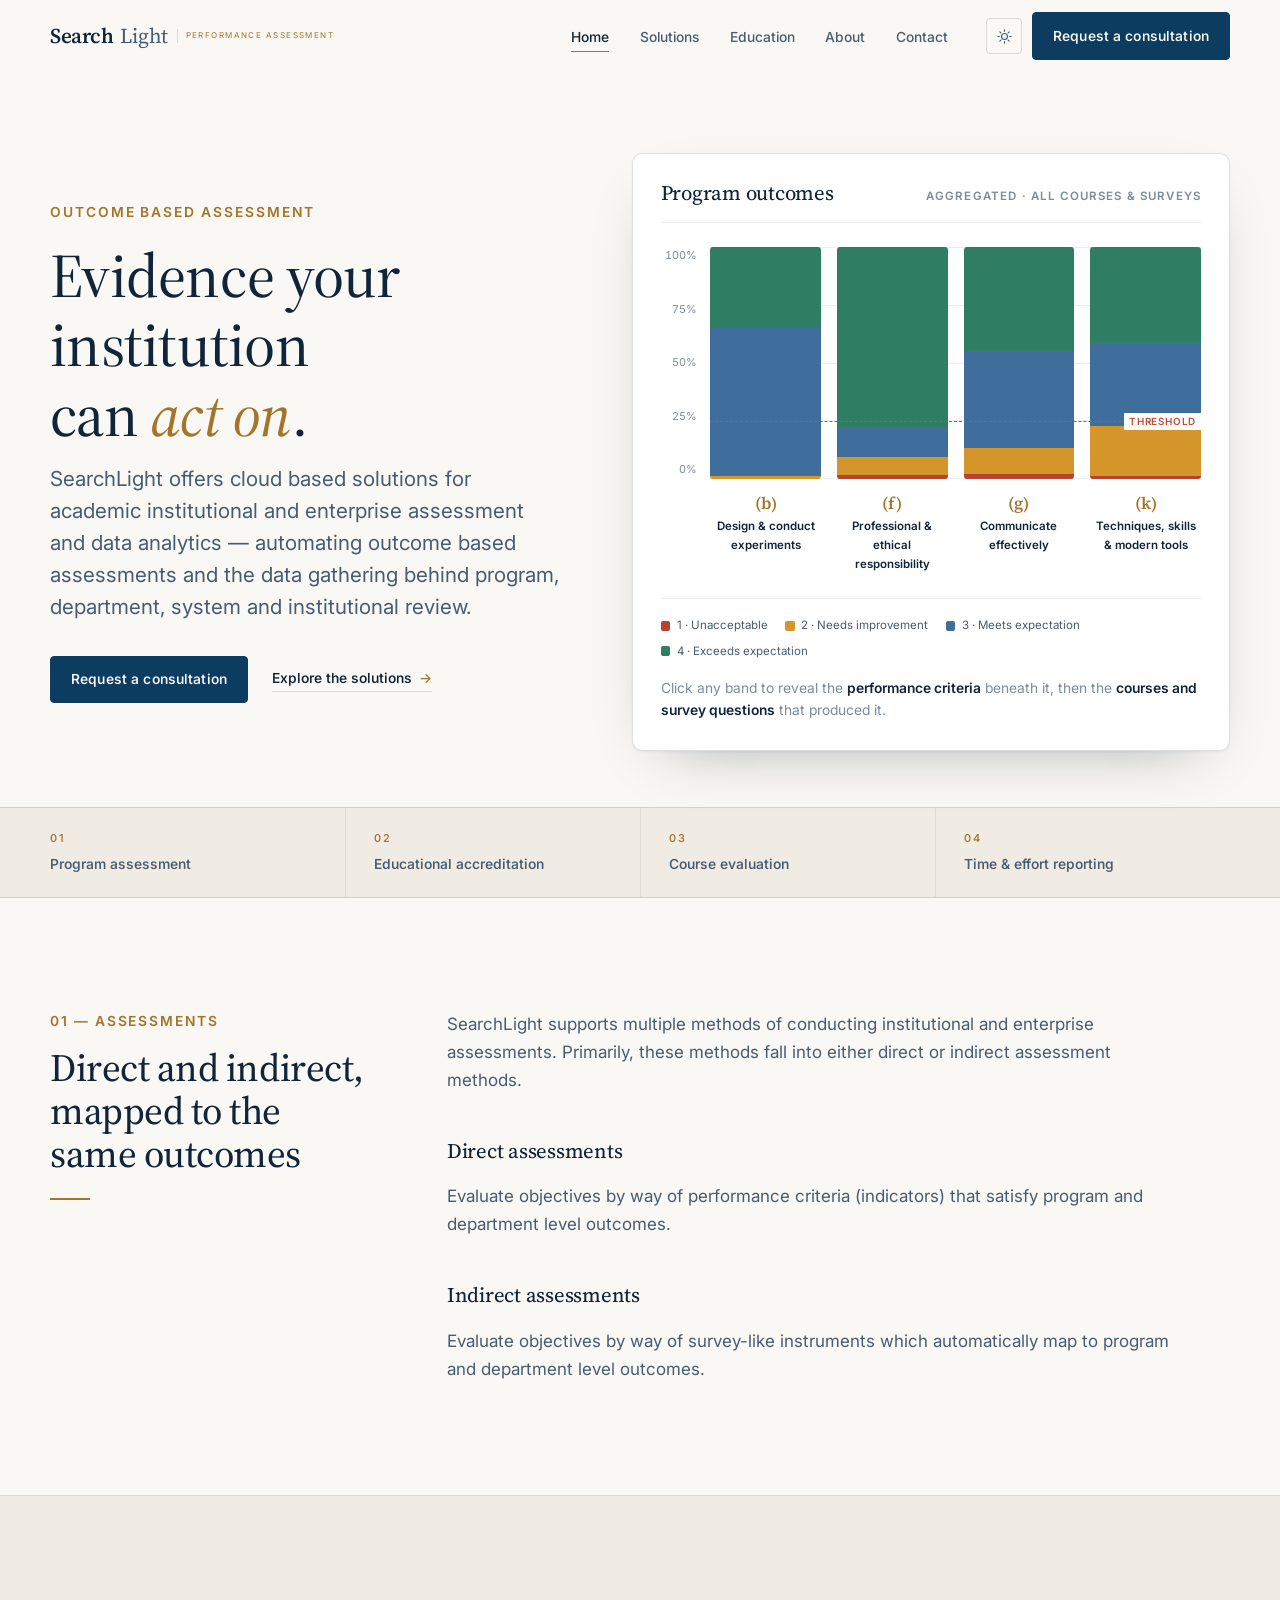
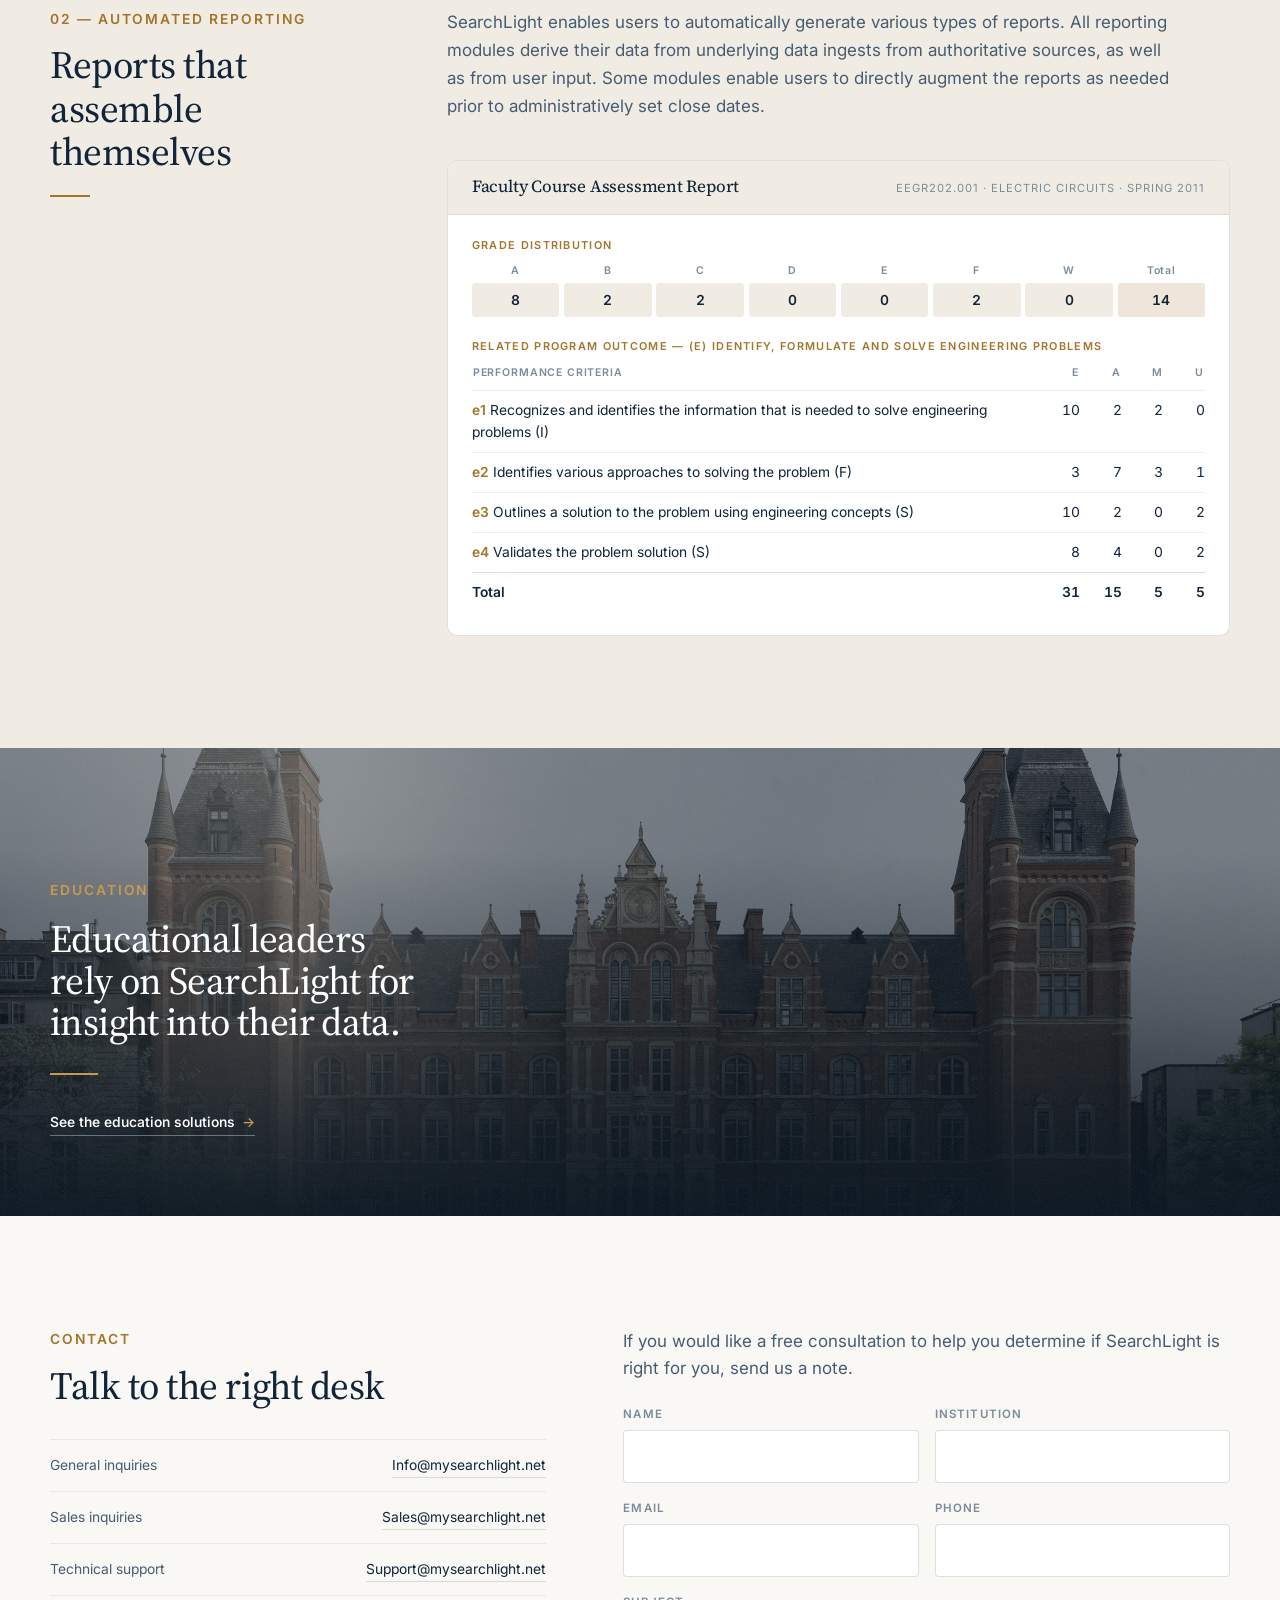
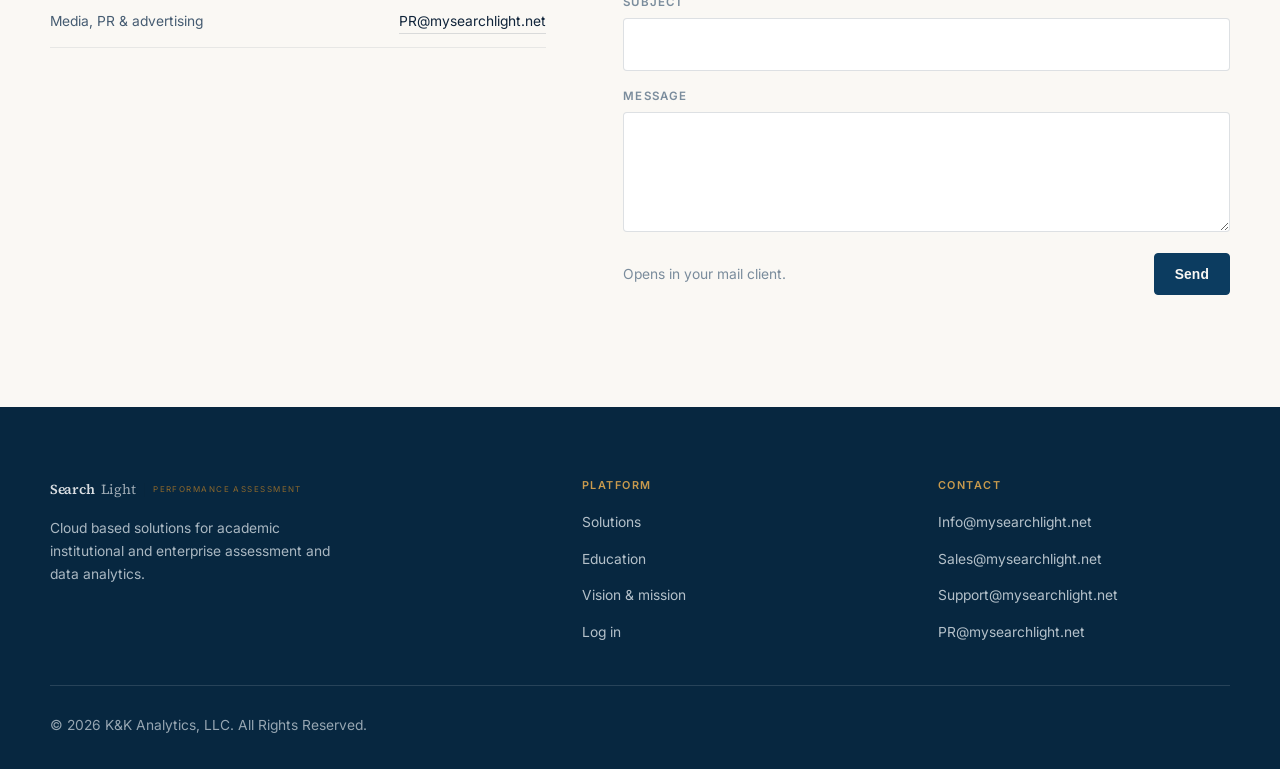
==== commit 3edc3def: "Print the current copyright year, and keep it current The footer carried the original site's "© 2018" ====
--- a/prototype/index.html
+++ b/prototype/index.html
@@ -319,7 +319,7 @@
       </div>
     </div>
     <div class="site-foot__base">
-      <span>© 2018 K&amp;K Analytics, LLC. All Rights Reserved.</span>
+      <span>© <span class="js-year">2026</span> K&amp;K Analytics, LLC. All Rights Reserved.</span>
     </div>
   </div>
 </footer>
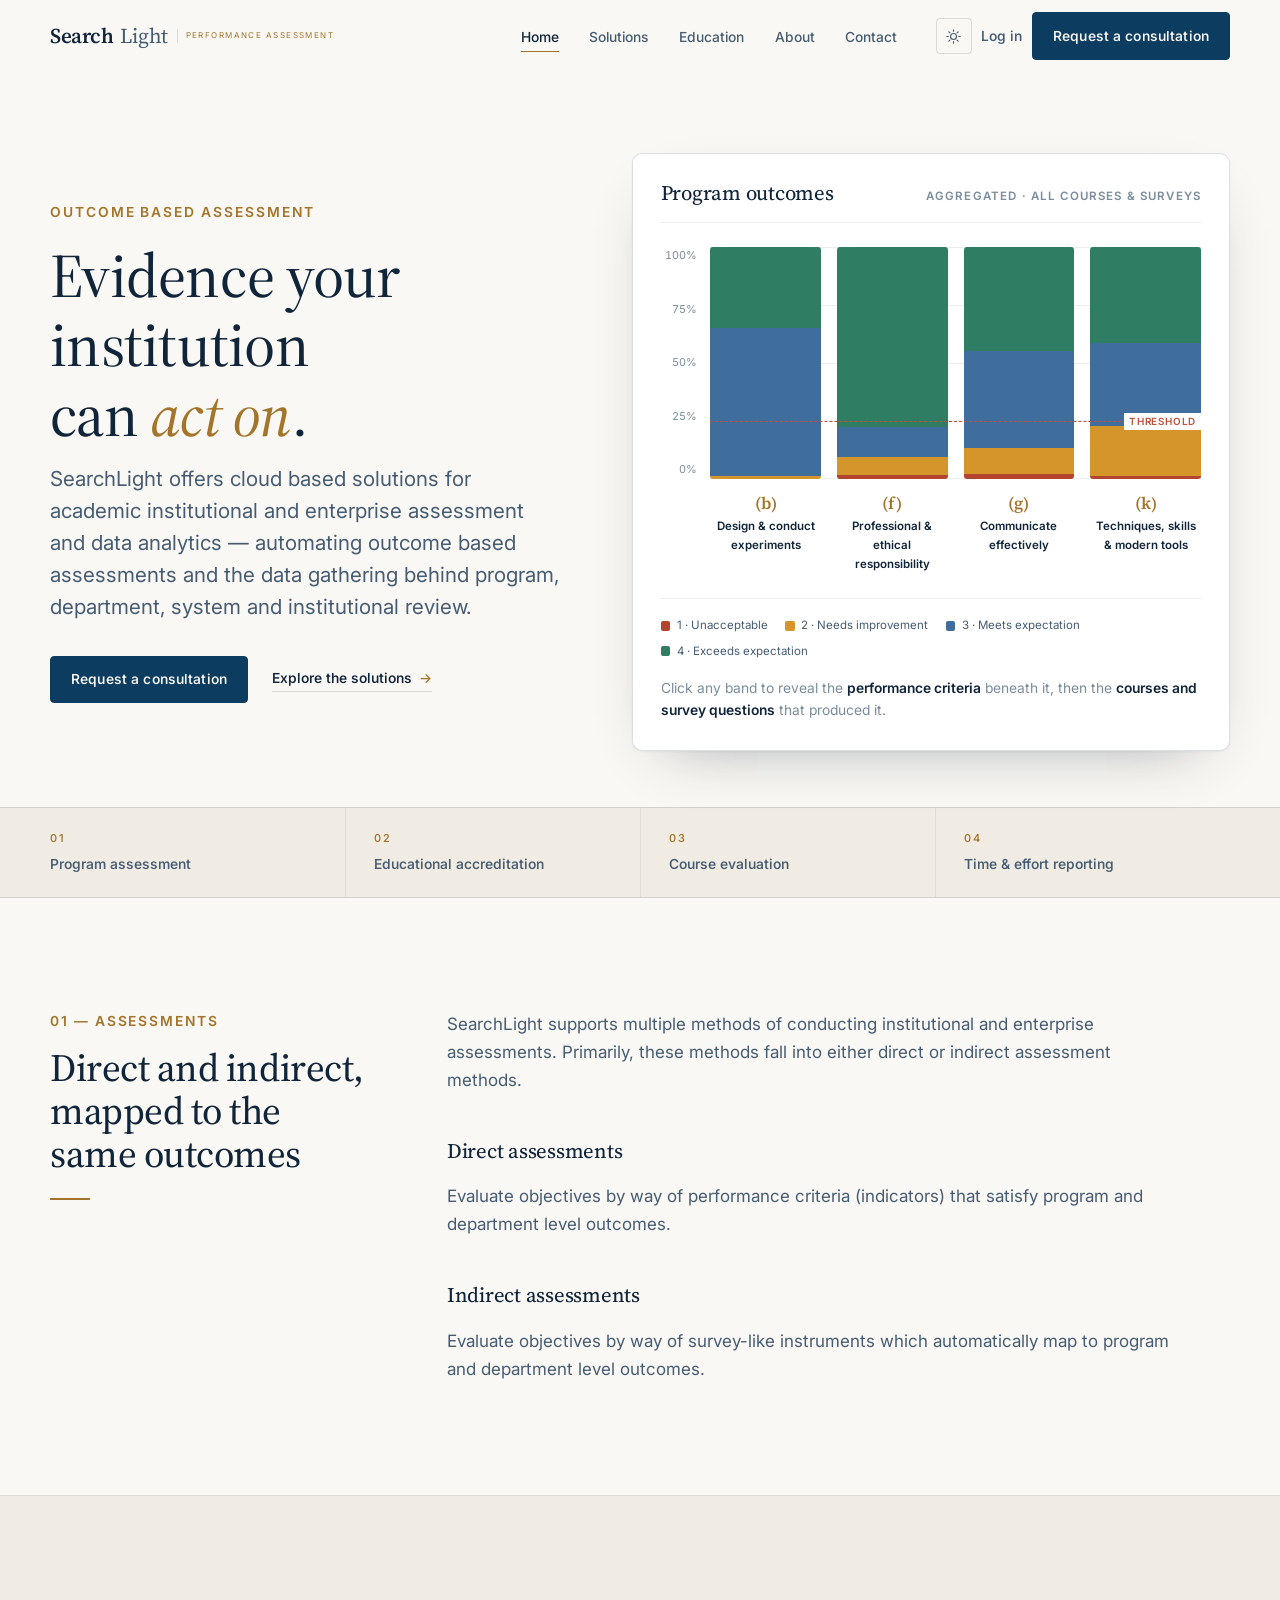
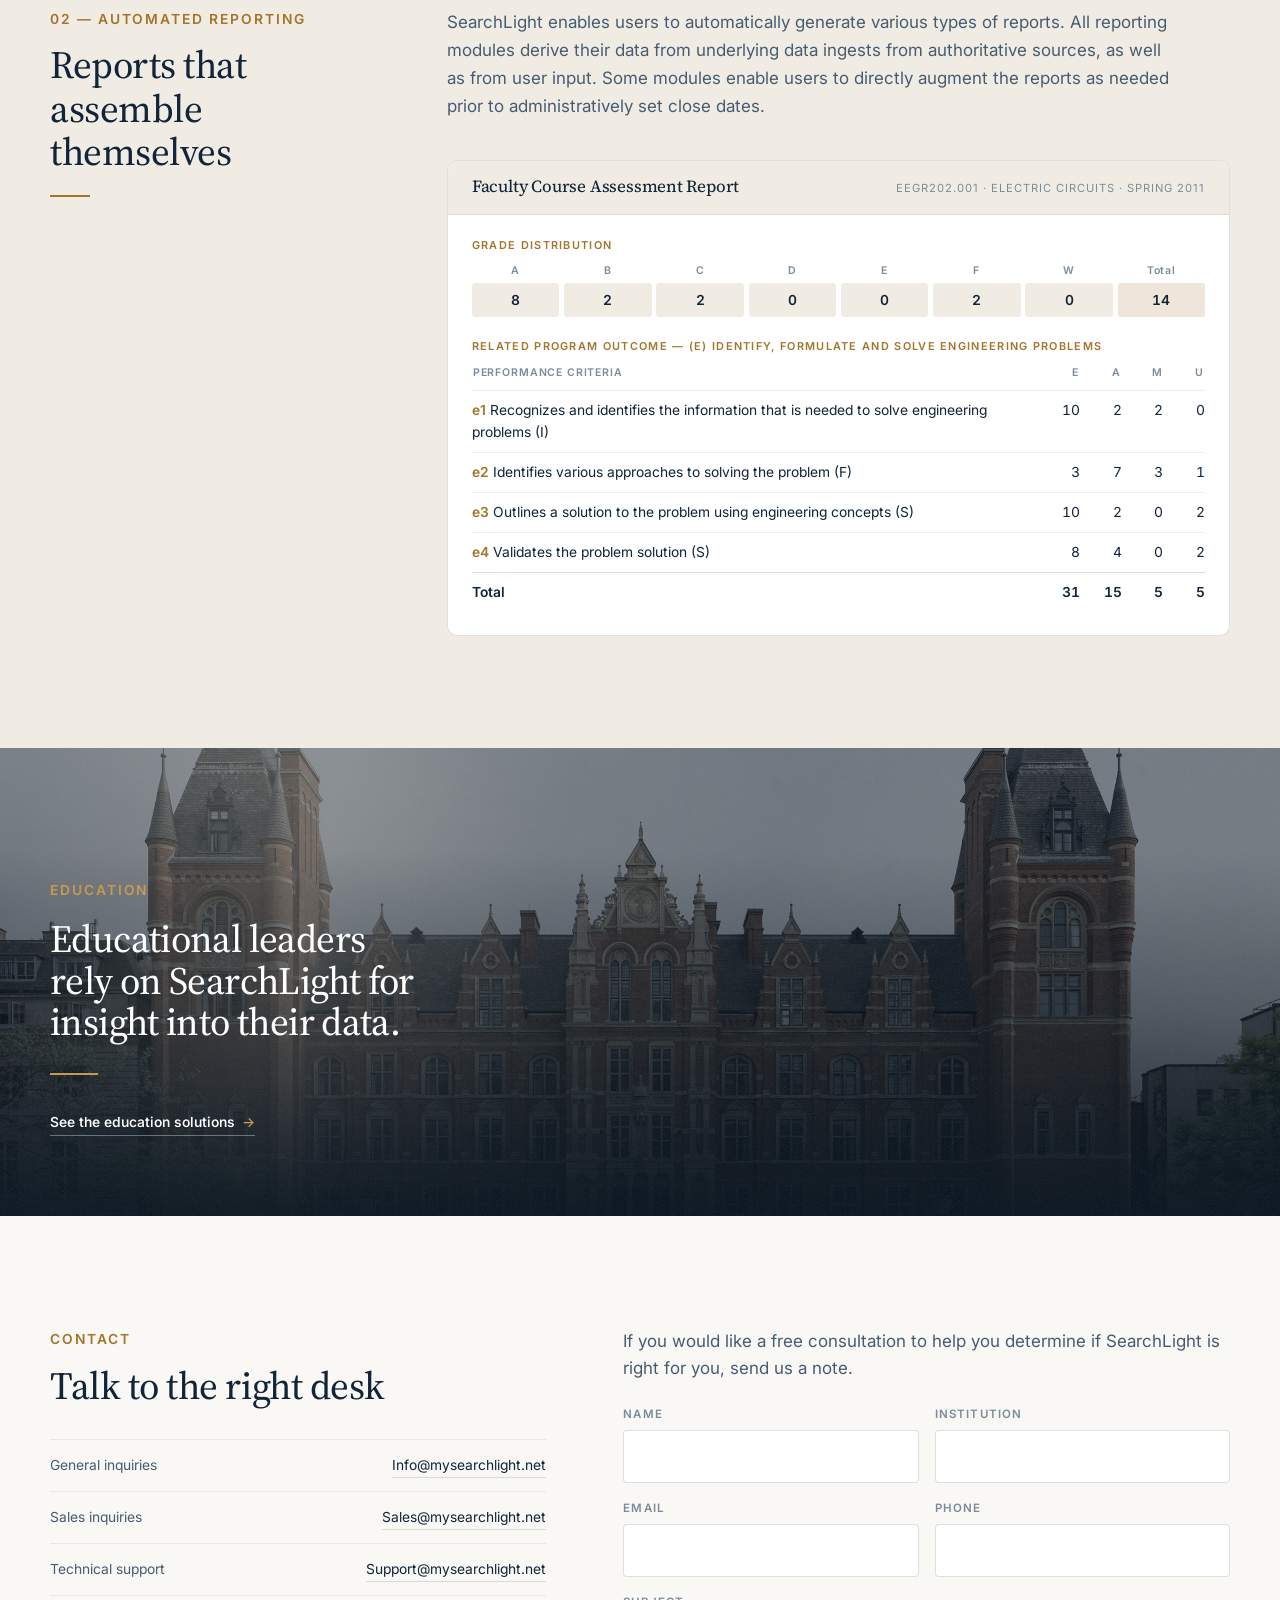
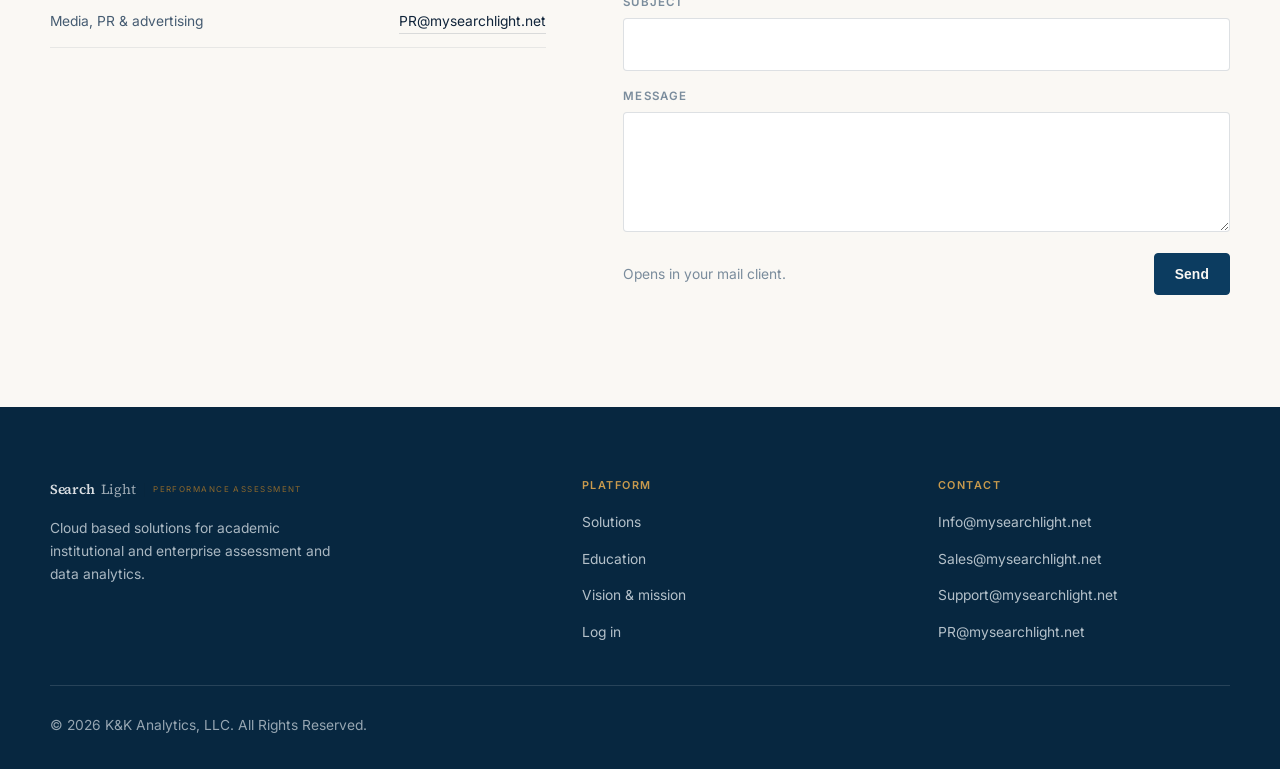
==== commit f314b219: "Restore the Log in link to the header The original site carries a Log in link to the application in " ====
--- a/prototype/index.html
+++ b/prototype/index.html
@@ -31,6 +31,7 @@
         <li><a href="../redesign/education.html">Education</a></li>
         <li><a href="../redesign/about.html">About</a></li>
         <li><a href="#contact">Contact</a></li>
+        <li class="nav__login"><a href="https://searchlightpa.com/SearchLight/index.asp?page=Home">Log in</a></li>
         <li class="nav__cta"><a href="#contact">Request a consultation</a></li>
       </ul>
     </nav>
@@ -39,6 +40,7 @@
         <svg class="i-sun" viewBox="0 0 24 24" fill="none" stroke="currentColor" stroke-width="1.6" stroke-linecap="round" aria-hidden="true"><circle cx="12" cy="12" r="4.2"/><path d="M12 2.6v2.1M12 19.3v2.1M21.4 12h-2.1M4.7 12H2.6M18.6 5.4l-1.5 1.5M6.9 17.1l-1.5 1.5M18.6 18.6l-1.5-1.5M6.9 6.9 5.4 5.4"/></svg>
         <svg class="i-moon" viewBox="0 0 24 24" fill="none" stroke="currentColor" stroke-width="1.6" stroke-linecap="round" stroke-linejoin="round" aria-hidden="true"><path d="M20 14.2A8.2 8.2 0 0 1 9.8 4a8.2 8.2 0 1 0 10.2 10.2Z"/></svg>
       </button>
+      <a class="login" href="https://searchlightpa.com/SearchLight/index.asp?page=Home">Log in</a>
       <a class="btn btn--solid" href="#contact">Request a consultation</a>
       <button class="burger" type="button" aria-expanded="false" aria-controls="nav" aria-label="Menu">
         <svg viewBox="0 0 24 24" fill="none" stroke="currentColor" stroke-width="1.7" stroke-linecap="round" aria-hidden="true"><path d="M4 7h16M4 12h16M4 17h16"/></svg>
--- a/redesign/assets/css/site.css
+++ b/redesign/assets/css/site.css
@@ -1061,3 +1061,24 @@
   .banner__text, .banner--hero .banner__text { max-width: none; }
   .hero-dots button { width: 2.2rem; }
 }
+
+/* ---------------------------------------------------------- log in */
+
+.login {
+  font-size: var(--step--1);
+  font-weight: 550;
+  color: var(--ink-soft);
+  text-decoration: none;
+  white-space: nowrap;
+  padding-block: .72rem;
+  transition: color .18s var(--ease);
+}
+.login:hover { color: var(--ink); text-decoration: underline; text-underline-offset: 4px; }
+
+.nav__login { display: none; }
+
+@media (max-width: 760px) {
+  /* no room beside the wordmark and the burger — it moves into the nav panel */
+  .head-tools .login { display: none; }
+  .nav__login { display: block; }
+}
